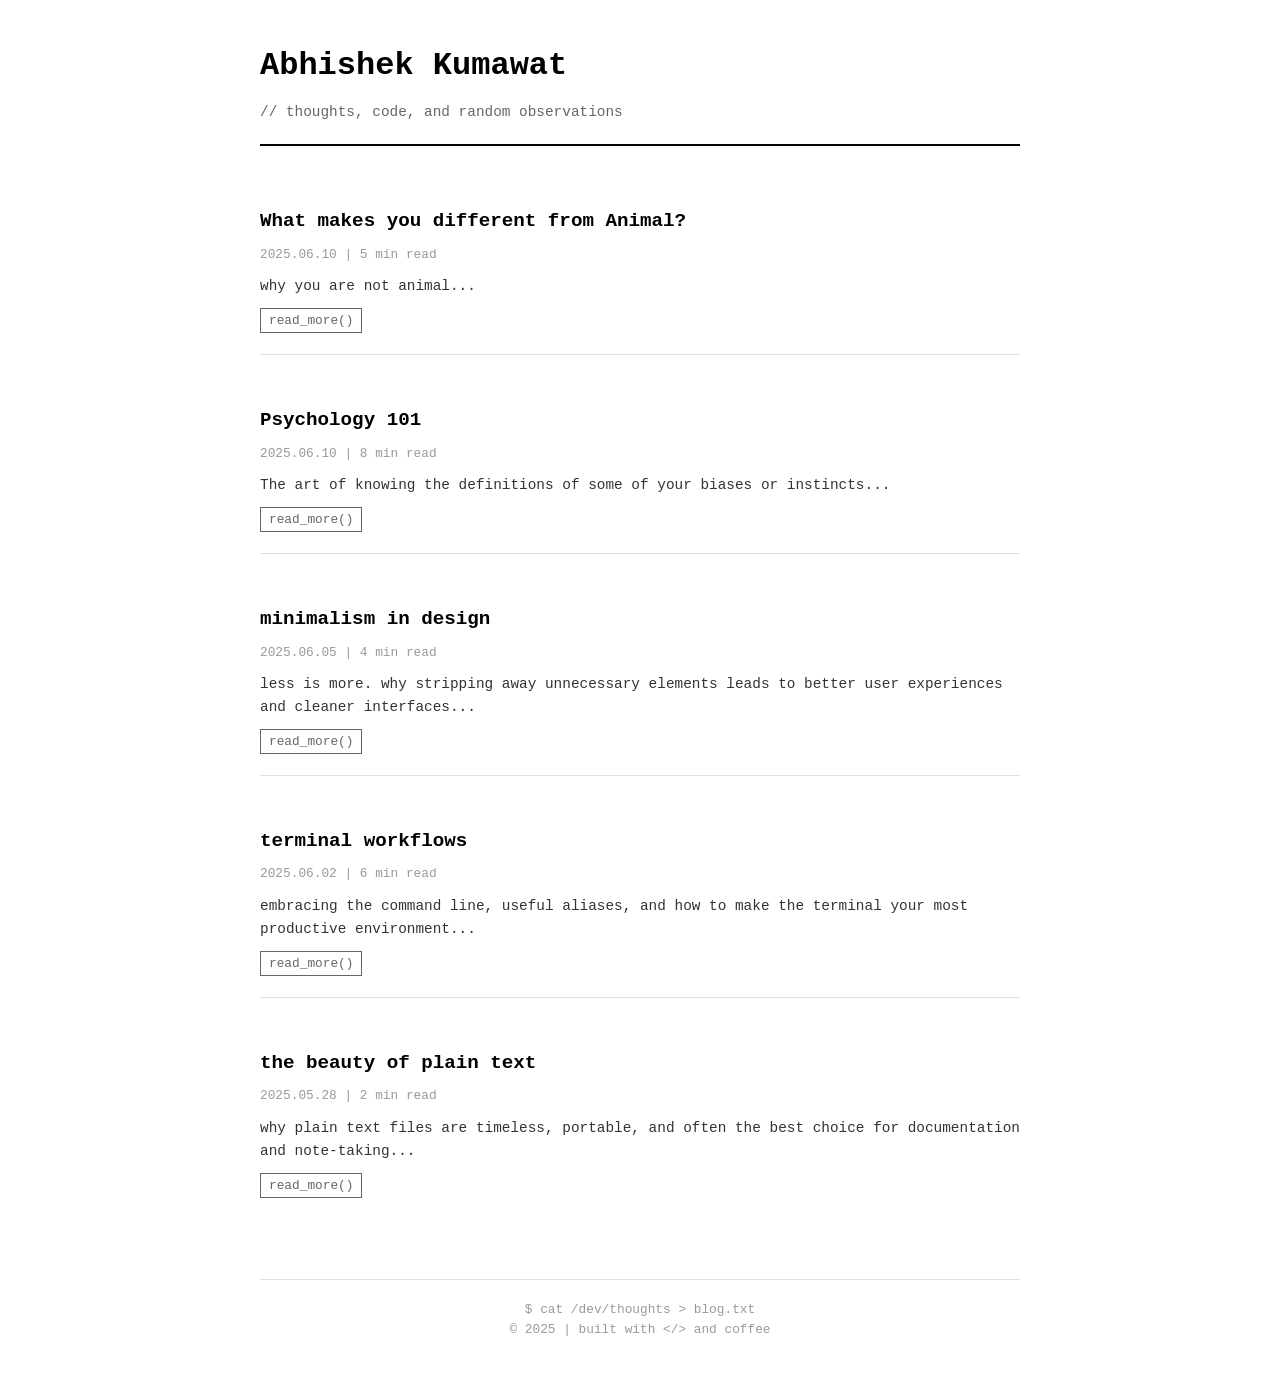
==== index.html @ d9055986 "Update index.html" ====
<!DOCTYPE html>
<html lang="en">
<head>
    <meta charset="UTF-8">
    <meta name="viewport" content="width=device-width, initial-scale=1.0">
    <title>Abhishek Kumawat</title>
    <link rel="icon" type="image/x-icon" href="favicon.ico">
    <style>
        * {
            margin: 0;
            padding: 0;
            box-sizing: border-box;
        }

        body {
            font-family: 'Courier New', 'Monaco', 'Lucida Console', monospace;
            background-color: #ffffff;
            color: #000000;
            line-height: 1.6;
            padding: 40px 20px;
            max-width: 800px;
            margin: 0 auto;
        }

        .header {
            border-bottom: 2px solid #000000;
            padding-bottom: 20px;
            margin-bottom: 40px;
        }

        .header h1 {
            font-size: 2rem;
            font-weight: bold;
            margin-bottom: 10px;
        }

        .header .tagline {
            font-size: 0.9rem;
            color: #666666;
        }

        .blog-list {
            list-style: none;
        }

        .blog-item {
            margin-bottom: 30px;
            padding: 20px 0;
            border-bottom: 1px solid #e0e0e0;
        }

        .blog-item:last-child {
            border-bottom: none;
        }

        .blog-title {
            font-size: 1.2rem;
            font-weight: bold;
            margin-bottom: 8px;
        }

        .blog-title a {
            color: #000000;
            text-decoration: none;
            transition: all 0.2s ease;
        }

        .blog-title a:hover {
            color: #666666;
            text-decoration: underline;
        }

        .blog-meta {
            font-size: 0.8rem;
            color: #999999;
            margin-bottom: 10px;
        }

        .blog-excerpt {
            font-size: 0.9rem;
            color: #333333;
            margin-bottom: 10px;
        }

        .read-more {
            font-size: 0.8rem;
            color: #666666;
            text-decoration: none;
            border: 1px solid #666666;
            padding: 4px 8px;
            transition: all 0.2s ease;
        }

        .read-more:hover {
            background-color: #000000;
            color: #ffffff;
        }

        .footer {
            margin-top: 60px;
            padding-top: 20px;
            border-top: 1px solid #e0e0e0;
            text-align: center;
            font-size: 0.8rem;
            color: #999999;
        }

        @media (max-width: 768px) {
            body {
                padding: 20px 15px;
            }
            
            .header h1 {
                font-size: 1.5rem;
            }
        }
    </style>
</head>
<body>
    <div class="header">
        <h1>Abhishek Kumawat</h1>
        <div class="tagline">// thoughts, code, and random observations</div>
    </div>

    <ul class="blog-list">
        <li class="blog-item">
            <div class="blog-title">
                <a href="blog1.html">What makes you different from Animal?</a>
            </div>
            <div class="blog-meta">2025.06.10 | 5 min read</div>
            <div class="blog-excerpt">
                why you are not animal...
            </div>
            <a href="blog1.html" class="read-more">read_more()</a>
        </li>

        <li class="blog-item">
            <div class="blog-title">
                <a href="blog2.html">Psychology 101</a>
            </div>
            <div class="blog-meta">2025.06.10 | 8 min read</div>
            <div class="blog-excerpt">
                The art of knowing the definitions of some of your biases or instincts...
            </div>
            <a href="blog2.html" class="read-more">read_more()</a>
        </li>

        <li class="blog-item">
            <div class="blog-title">
                <a href="blog3.html">minimalism in design</a>
            </div>
            <div class="blog-meta">2025.06.05 | 4 min read</div>
            <div class="blog-excerpt">
                less is more. why stripping away unnecessary elements leads to better user experiences and cleaner interfaces...
            </div>
            <a href="blog3.html" class="read-more">read_more()</a>
        </li>

        <li class="blog-item">
            <div class="blog-title">
                <a href="blog4.html">terminal workflows</a>
            </div>
            <div class="blog-meta">2025.06.02 | 6 min read</div>
            <div class="blog-excerpt">
                embracing the command line, useful aliases, and how to make the terminal your most productive environment...
            </div>
            <a href="blog4.html" class="read-more">read_more()</a>
        </li>

        <li class="blog-item">
            <div class="blog-title">
                <a href="blog5.html">the beauty of plain text</a>
            </div>
            <div class="blog-meta">2025.05.28 | 2 min read</div>
            <div class="blog-excerpt">
                why plain text files are timeless, portable, and often the best choice for documentation and note-taking...
            </div>
            <a href="blog5.html" class="read-more">read_more()</a>
        </li>
    </ul>

    <div class="footer">
        <div>$ cat /dev/thoughts > blog.txt</div>
        <div>© 2025 | built with &lt;/&gt; and coffee</div>
    </div>

    <script>
        // Simple navigation enhancement
        document.addEventListener('DOMContentLoaded', function() {
            // Add keyboard navigation
            document.addEventListener('keydown', function(e) {
                if (e.ctrlKey && e.key === '/') {
                    e.preventDefault();
                    window.location.href = 'index.html';
                }
            });

            // Add hover effect to blog items
            const blogItems = document.querySelectorAll('.blog-item');
            blogItems.forEach(item => {
                item.addEventListener('mouseenter', function() {
                    this.style.backgroundColor = '#f8f8f8';
                });
                item.addEventListener('mouseleave', function() {
                    this.style.backgroundColor = 'transparent';
                });
            });
        });
    </script>
</body>
</html>
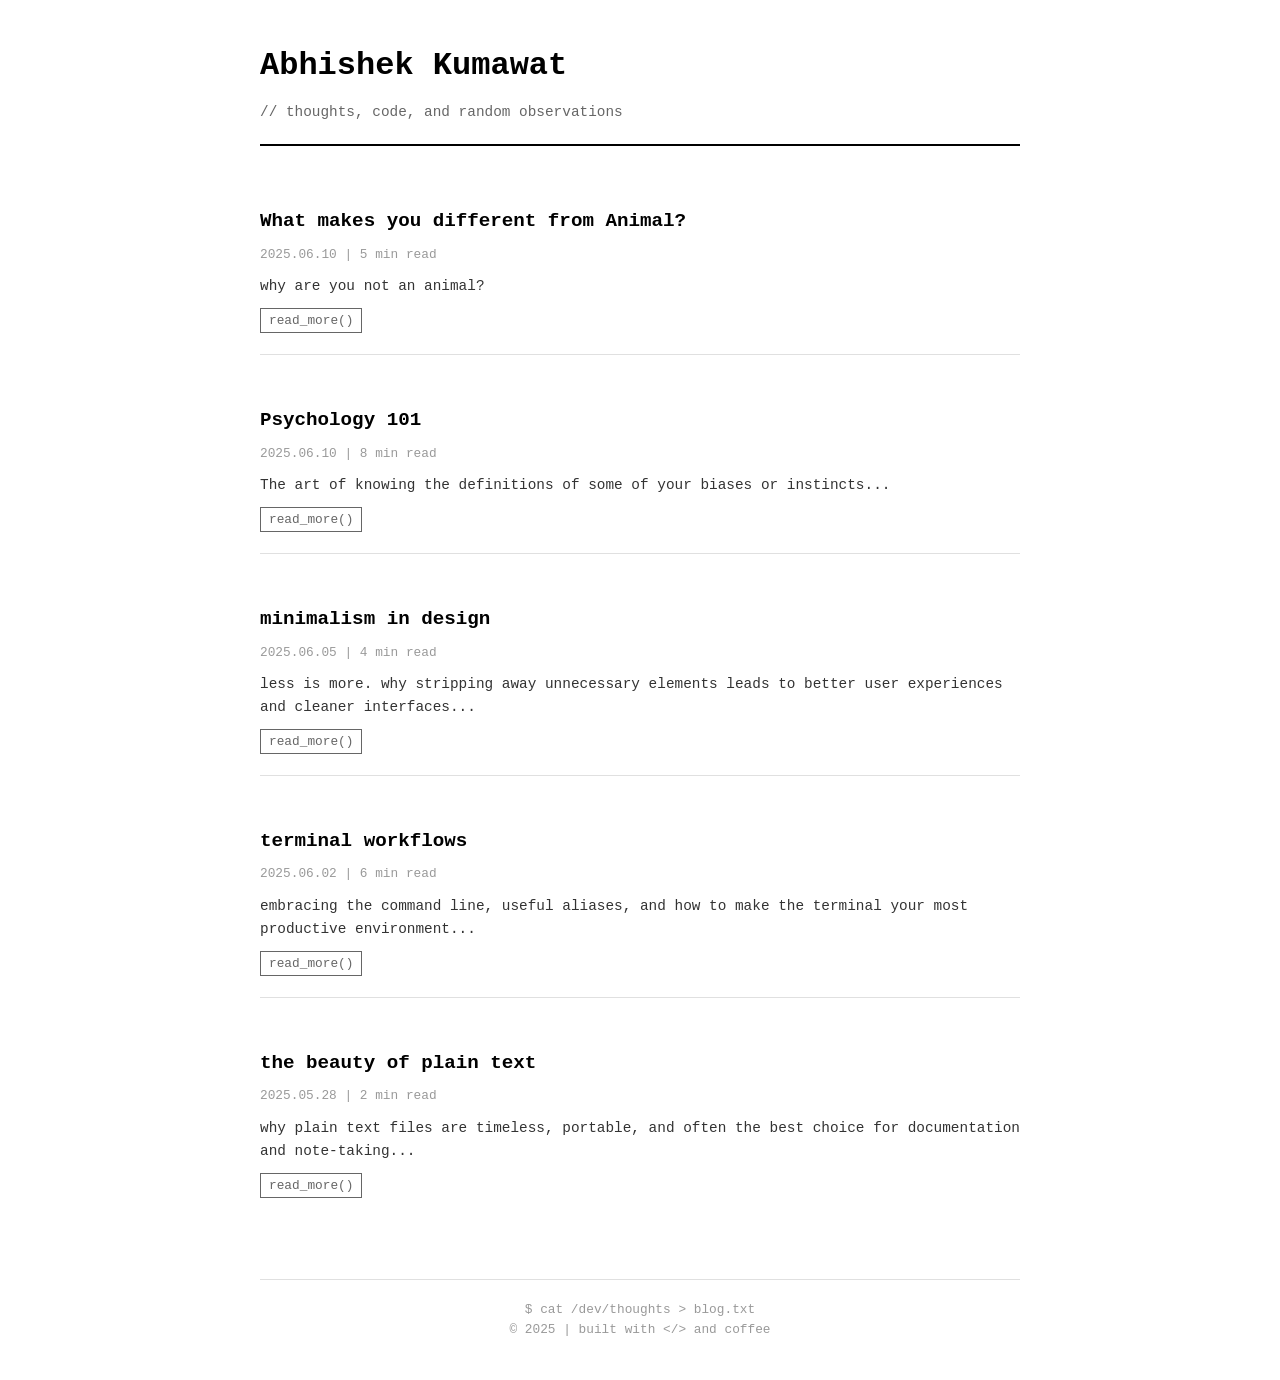
==== commit 4a12128b: "Update index.html" ====
--- a/index.html
+++ b/index.html
@@ -129,7 +129,7 @@
             </div>
             <div class="blog-meta">2025.06.10 | 5 min read</div>
             <div class="blog-excerpt">
-                why you are not animal...
+                why are you not an animal?
             </div>
             <a href="blog1.html" class="read-more">read_more()</a>
         </li>
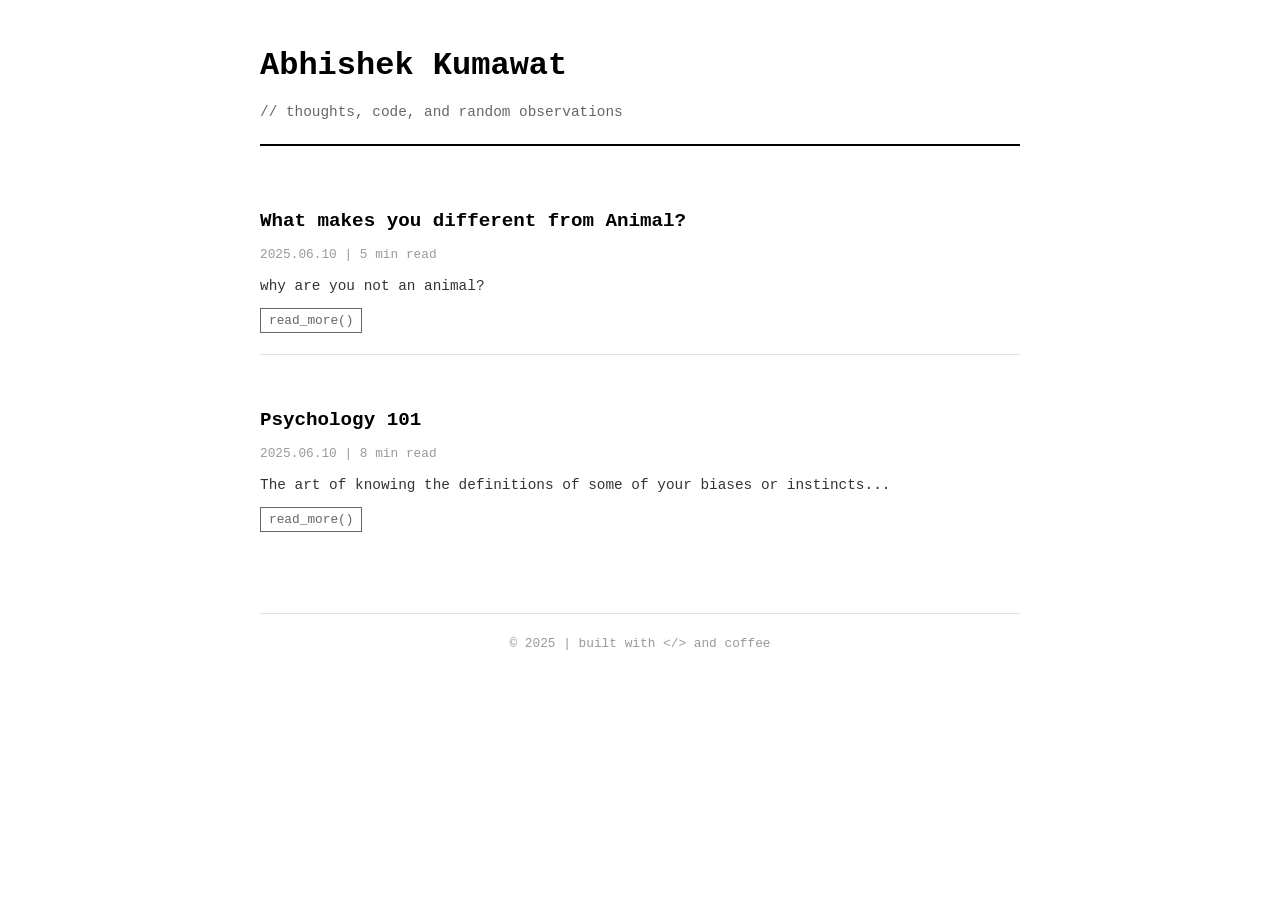
==== commit 6ff3acbe: "Update index.html" ====
--- a/index.html
+++ b/index.html
@@ -144,7 +144,7 @@
             </div>
             <a href="blog2.html" class="read-more">read_more()</a>
         </li>
-
+<!-- 
         <li class="blog-item">
             <div class="blog-title">
                 <a href="blog3.html">minimalism in design</a>
@@ -155,8 +155,8 @@
             </div>
             <a href="blog3.html" class="read-more">read_more()</a>
         </li>
-
-        <li class="blog-item">
+ -->
+<!--         <li class="blog-item">
             <div class="blog-title">
                 <a href="blog4.html">terminal workflows</a>
             </div>
@@ -176,11 +176,11 @@
                 why plain text files are timeless, portable, and often the best choice for documentation and note-taking...
             </div>
             <a href="blog5.html" class="read-more">read_more()</a>
-        </li>
+        </li> -->
     </ul>
 
     <div class="footer">
-        <div>$ cat /dev/thoughts > blog.txt</div>
+<!--         <div>$ cat /dev/thoughts > blog.txt</div> -->
         <div>© 2025 | built with &lt;/&gt; and coffee</div>
     </div>
 
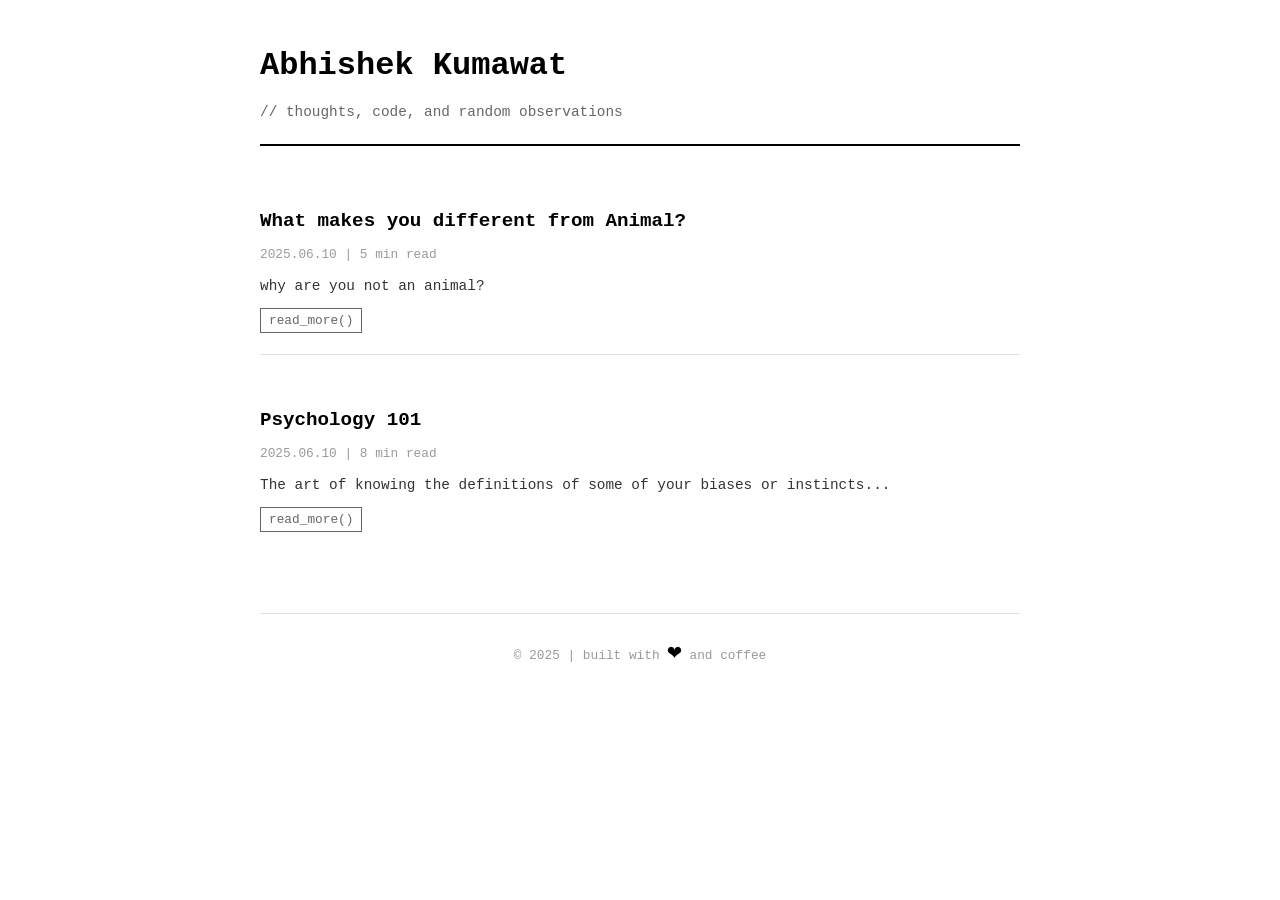
==== commit ecfacf19: "Update index.html" ====
--- a/index.html
+++ b/index.html
@@ -181,7 +181,10 @@
 
     <div class="footer">
 <!--         <div>$ cat /dev/thoughts > blog.txt</div> -->
-        <div>© 2025 | built with &lt;/&gt; and coffee</div>
+        <div>© 2025 | built with 
+            <span style="font-size: 24px; color: black;">❤</span>
+            
+            and coffee</div>
     </div>
 
     <script>
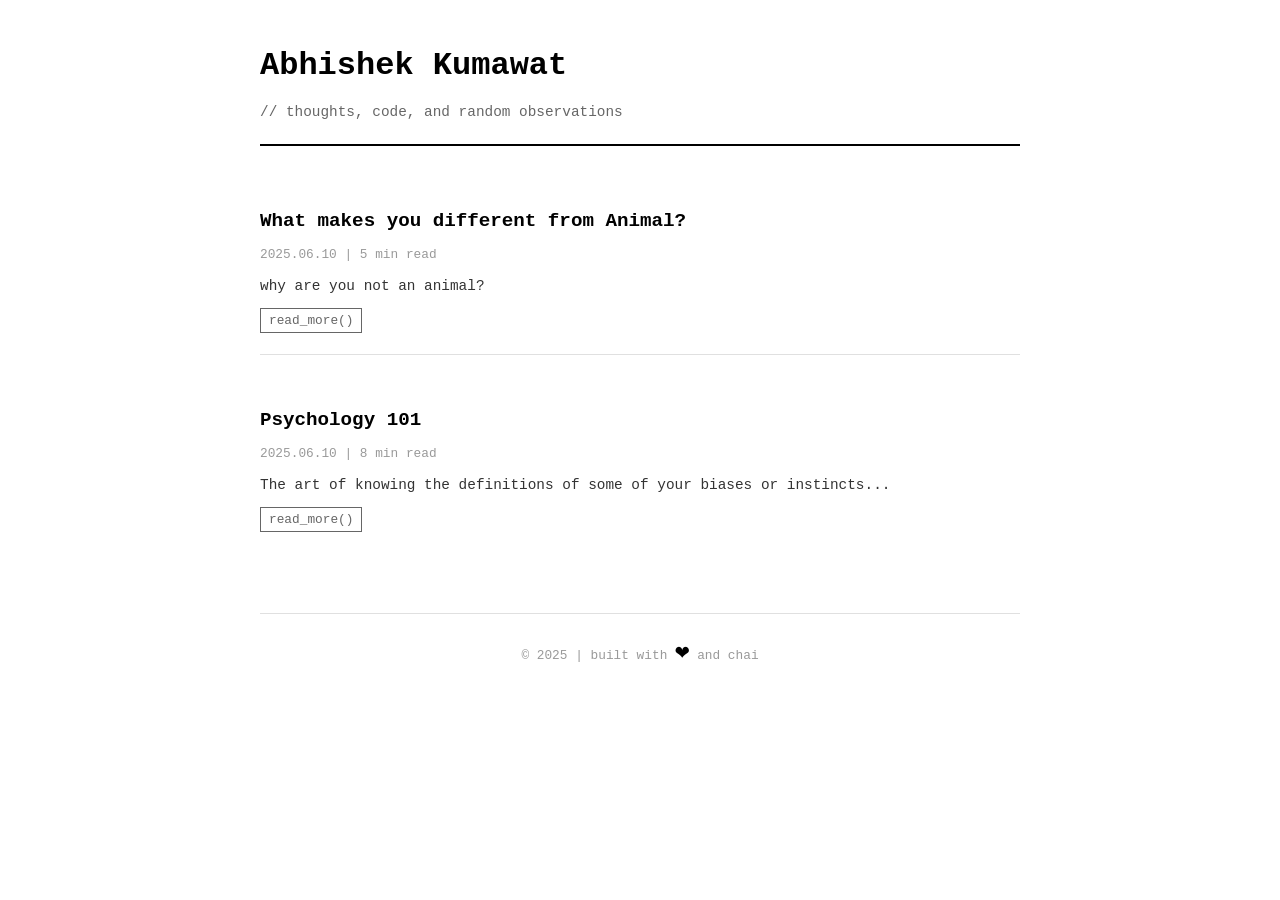
==== commit 5a736063: "Update index.html" ====
--- a/index.html
+++ b/index.html
@@ -184,7 +184,7 @@
         <div>© 2025 | built with 
             <span style="font-size: 24px; color: black;">❤</span>
             
-            and coffee</div>
+            and chai</div>
     </div>
 
     <script>
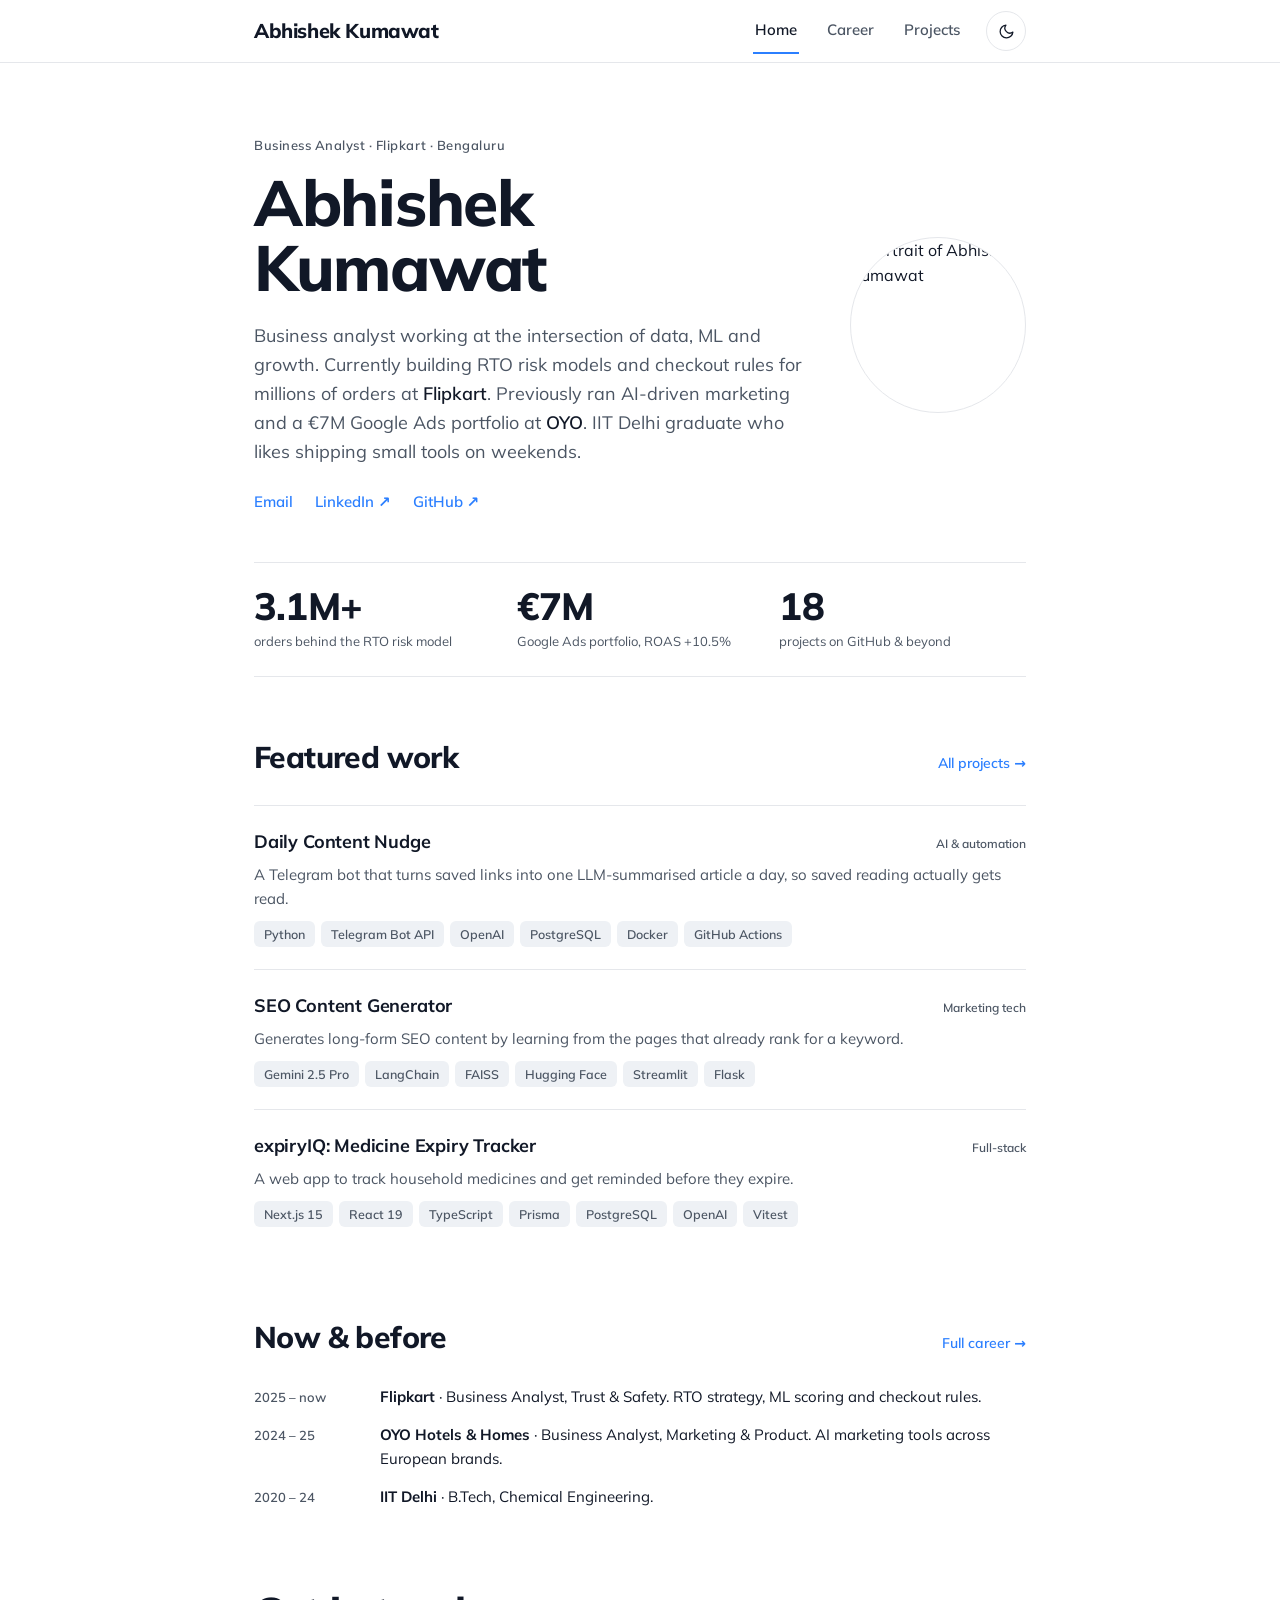
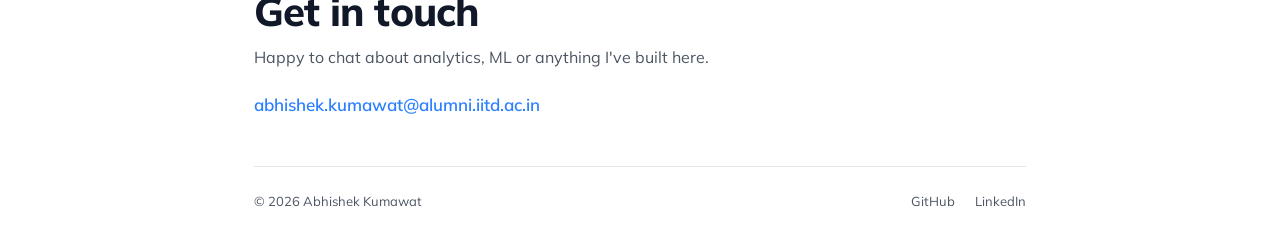
==== commit 36816d80: "Revamp" ====
--- a/index.html
+++ b/index.html
@@ -1,214 +1,510 @@
-<!DOCTYPE html>
+<!doctype html>
 <html lang="en">
 <head>
-    <meta charset="UTF-8">
-    <meta name="viewport" content="width=device-width, initial-scale=1.0">
-    <title>Abhishek Kumawat</title>
-    <link rel="icon" type="image/x-icon" href="favicon.ico">
-    <style>
-        * {
-            margin: 0;
-            padding: 0;
-            box-sizing: border-box;
-        }
-
-        body {
-            font-family: 'Courier New', 'Monaco', 'Lucida Console', monospace;
-            background-color: #ffffff;
-            color: #000000;
-            line-height: 1.6;
-            padding: 40px 20px;
-            max-width: 800px;
-            margin: 0 auto;
-        }
-
-        .header {
-            border-bottom: 2px solid #000000;
-            padding-bottom: 20px;
-            margin-bottom: 40px;
-        }
-
-        .header h1 {
-            font-size: 2rem;
-            font-weight: bold;
-            margin-bottom: 10px;
-        }
-
-        .header .tagline {
-            font-size: 0.9rem;
-            color: #666666;
-        }
-
-        .blog-list {
-            list-style: none;
-        }
-
-        .blog-item {
-            margin-bottom: 30px;
-            padding: 20px 0;
-            border-bottom: 1px solid #e0e0e0;
-        }
-
-        .blog-item:last-child {
-            border-bottom: none;
-        }
-
-        .blog-title {
-            font-size: 1.2rem;
-            font-weight: bold;
-            margin-bottom: 8px;
-        }
-
-        .blog-title a {
-            color: #000000;
-            text-decoration: none;
-            transition: all 0.2s ease;
-        }
-
-        .blog-title a:hover {
-            color: #666666;
-            text-decoration: underline;
-        }
-
-        .blog-meta {
-            font-size: 0.8rem;
-            color: #999999;
-            margin-bottom: 10px;
-        }
-
-        .blog-excerpt {
-            font-size: 0.9rem;
-            color: #333333;
-            margin-bottom: 10px;
-        }
-
-        .read-more {
-            font-size: 0.8rem;
-            color: #666666;
-            text-decoration: none;
-            border: 1px solid #666666;
-            padding: 4px 8px;
-            transition: all 0.2s ease;
-        }
-
-        .read-more:hover {
-            background-color: #000000;
-            color: #ffffff;
-        }
-
-        .footer {
-            margin-top: 60px;
-            padding-top: 20px;
-            border-top: 1px solid #e0e0e0;
-            text-align: center;
-            font-size: 0.8rem;
-            color: #999999;
-        }
-
-        @media (max-width: 768px) {
-            body {
-                padding: 20px 15px;
-            }
-            
-            .header h1 {
-                font-size: 1.5rem;
-            }
-        }
-    </style>
+<meta charset="utf-8">
+<meta name="viewport" content="width=device-width, initial-scale=1">
+<title>Abhishek Kumawat | Business Analyst</title>
+<meta name="description" content="Abhishek Kumawat, Business Analyst at Flipkart. Analytics, applied ML and AI tools for growth. IIT Delhi.">
+<meta property="og:title" content="Abhishek Kumawat | Business Analyst">
+<meta property="og:description" content="Analytics, applied ML and AI tools for growth. Flipkart, OYO, IIT Delhi.">
+<meta property="og:image" content="https://abhishek-kumawat-1.github.io/assets/photo.jpg">
+<meta property="og:url" content="https://abhishek-kumawat-1.github.io/">
+<link rel="icon" href="favicon.ico">
+<link rel="preconnect" href="https://fonts.googleapis.com">
+<link rel="preconnect" href="https://fonts.gstatic.com" crossorigin>
+<link href="https://fonts.googleapis.com/css2?family=Mulish:ital,wght@0,400;0,500;0,600;0,700;0,800;1,400&display=swap" rel="stylesheet">
+<script>
+  (function () {
+    var dark = false;
+    try { dark = window.matchMedia('(prefers-color-scheme: dark)').matches; } catch (e) {}
+    try {
+      var saved = localStorage.getItem('ak-theme');
+      if (saved === 'dark' || saved === 'light') dark = saved === 'dark';
+    } catch (e) {}
+    if (dark) document.documentElement.classList.add('dark');
+  })();
+</script>
+<style>
+:root{--bg:#FFFFFF;--surface:#F7F8FA;--ink:#111827;--muted:#4B5563;--line:#E5E7EB;--accent:#2b7fff;--chip:#EEF1F5}
+html.dark{--bg:#0a0a0a;--surface:#141414;--ink:#EDEDED;--muted:#A3A3A3;--line:#262626;--accent:#2b7fff;--chip:#1C1C1C}
+*{box-sizing:border-box}
+html{scroll-behavior:smooth}
+body{margin:0;font-family:'Mulish',system-ui,-apple-system,'Segoe UI',sans-serif;font-size:16px;line-height:1.6;background:var(--bg);color:var(--ink);transition:background .25s ease,color .25s ease;-webkit-font-smoothing:antialiased}
+a{color:var(--accent);text-decoration:none}
+a:hover{text-decoration:underline;text-underline-offset:3px}
+ul{margin:0;padding-left:18px}
+li{margin:0 0 6px 0}
+li::marker{color:var(--muted)}
+h1,h2,h3{font-weight:800;letter-spacing:-0.02em}
+button{font:inherit}
+button:focus-visible,a:focus-visible{outline:2px solid var(--accent);outline-offset:2px}
+.wrap{max-width:820px;margin:0 auto;padding:0 24px}
+.muted{color:var(--muted)}
+.label{font-size:13px;font-weight:600;color:var(--muted);letter-spacing:.04em}
+.num{font-weight:600;font-variant-numeric:tabular-nums}
+
+/* top bar */
+.topbar{position:sticky;top:0;z-index:5;background:var(--bg);border-bottom:1px solid var(--line)}
+.topbar .wrap{display:flex;justify-content:space-between;align-items:center;gap:24px;padding-top:8px;padding-bottom:8px}
+.brand{font-size:20px;font-weight:800;letter-spacing:-0.02em;color:var(--ink)}
+.brand:hover{text-decoration:none}
+.nav{display:flex;align-items:center;gap:24px}
+.tabs{display:flex;gap:26px}
+.tab{background:transparent;border:0;border-bottom:2px solid transparent;color:var(--muted);font-size:15px;font-weight:600;padding:10px 2px;min-height:44px;cursor:pointer}
+.tab:hover{color:var(--ink)}
+.tab.on{color:var(--ink);border-bottom-color:var(--accent)}
+.toggle{width:40px;height:40px;flex-shrink:0;display:flex;align-items:center;justify-content:center;background:transparent;color:var(--ink);border:1px solid var(--line);border-radius:999px;cursor:pointer;padding:0}
+.toggle:hover{border-color:var(--ink)}
+.toggle .sun{display:none}
+html.dark .toggle .sun{display:block}
+html.dark .toggle .moon{display:none}
+
+/* panels */
+.panel[hidden]{display:none}
+
+/* home */
+.hero{display:flex;align-items:center;gap:48px;padding:72px 0 48px}
+.hero-text{flex:1}
+.hero h1{margin:0;font-size:64px;line-height:1.02}
+.hero p{margin:22px 0 0;font-size:18px;color:var(--muted)}
+.hero p strong{color:var(--ink);font-weight:600}
+.links{display:flex;gap:22px;margin-top:24px;font-size:15px;flex-wrap:wrap;font-weight:600}
+.avatar{width:176px;height:176px;border-radius:999px;object-fit:cover;flex-shrink:0;border:1px solid var(--line)}
+.stats{display:grid;grid-template-columns:repeat(3,minmax(0,1fr));gap:16px;padding:24px 0;border-top:1px solid var(--line);border-bottom:1px solid var(--line)}
+.stat-n{font-size:38px;line-height:1;font-weight:800;letter-spacing:-0.02em}
+.stat-l{font-size:13px;color:var(--muted);margin-top:6px}
+.sec{padding:56px 0 8px}
+.sec-head{display:flex;justify-content:space-between;align-items:baseline;gap:16px;margin-bottom:20px}
+.sec-head h2{margin:0;font-size:30px}
+.linkbtn{background:transparent;border:0;padding:0;color:var(--accent);cursor:pointer;min-height:44px;font-size:14px;font-weight:600}
+.linkbtn:hover{text-decoration:underline;text-underline-offset:3px}
+.feat{padding:22px 0;border-top:1px solid var(--line)}
+.feat-top{display:flex;justify-content:space-between;align-items:baseline;gap:16px;flex-wrap:wrap}
+.feat h3{margin:0;font-size:18px;font-weight:700;letter-spacing:-0.01em}
+.feat h3 a{color:var(--ink)}
+.feat p{margin:6px 0 10px;font-size:15px;color:var(--muted)}
+.cat{font-size:12px;font-weight:600;color:var(--muted)}
+.tags{display:flex;flex-wrap:wrap;gap:6px}
+.tag{display:inline-block;font-size:12.5px;font-weight:600;color:var(--muted);background:var(--chip);padding:3px 10px;border-radius:6px}
+.now{display:flex;flex-direction:column;gap:14px;font-size:15px}
+.now div{display:flex;gap:16px}
+.now .num{width:110px;flex-shrink:0;font-size:13px;color:var(--muted);padding-top:2px}
+.now strong{font-weight:700}
+
+/* page heads */
+.page-head{padding:64px 0 8px}
+.page-head h1{margin:0 0 12px;font-size:48px;line-height:1.05}
+.page-head p{margin:0 0 40px;color:var(--muted);font-size:17px;max-width:620px}
+
+/* timeline */
+.tl-row{display:grid;grid-template-columns:160px 28px minmax(0,1fr);column-gap:20px}
+.tl-date{font-size:13px;color:var(--muted);padding-top:15px}
+.tl-rail{position:relative;display:flex;justify-content:center}
+.tl-line{position:absolute;top:0;bottom:0;width:1px;background:var(--line)}
+.tl-row:first-child .tl-line{top:24px}
+.tl-row:last-child .tl-line{bottom:auto;height:24px}
+.tl-dot{position:relative;width:11px;height:11px;margin-top:19px;border-radius:999px;background:var(--bg);border:1.5px solid var(--ink);box-shadow:0 0 0 4px var(--bg)}
+.tl-dot.now{background:var(--accent);border-color:var(--accent)}
+.tl-body{padding-bottom:56px}
+.tl-row:last-child .tl-body{padding-bottom:16px}
+.org{display:flex;align-items:center;gap:14px}
+.org img{width:48px;height:48px;flex-shrink:0;border-radius:10px;object-fit:cover;background:#fff;border:1px solid var(--line)}
+.org h2{margin:0;font-size:26px;line-height:1.2}
+.role{font-size:15px;color:var(--muted);margin:10px 0 16px}
+.tl-body ul{font-size:15px}
+.tl-body .tags{margin-top:16px}
+.toolkit{padding:48px 0 8px;border-top:1px solid var(--line);margin-top:32px}
+.toolkit h2{margin:0 0 24px;font-size:30px}
+.kit{display:grid;grid-template-columns:160px minmax(0,1fr);gap:12px;margin-bottom:18px}
+.kit > div:first-child{font-size:14px;color:var(--muted)}
+
+/* projects */
+.filters{display:flex;flex-wrap:wrap;gap:8px;margin-bottom:28px}
+.chip{background:transparent;border:1px solid var(--line);color:var(--muted);font-size:13px;font-weight:600;padding:0 14px;min-height:36px;border-radius:999px;cursor:pointer}
+.chip:hover{color:var(--ink);border-color:var(--muted)}
+.chip.on{background:var(--ink);color:var(--bg);border-color:var(--ink)}
+.chip span{opacity:.6}
+.cards{display:flex;flex-direction:column;gap:16px}
+.card{border:1px solid var(--line);background:var(--surface);border-radius:12px;padding:24px}
+.card-top{display:flex;justify-content:space-between;align-items:baseline;gap:16px;flex-wrap:wrap}
+.card h2{margin:0;font-size:19px;font-weight:700;line-height:1.35;letter-spacing:-0.01em}
+.card > p{margin:8px 0 12px;font-size:15px;color:var(--muted)}
+.card ul{font-size:14.5px}
+.impact{margin-top:12px;font-size:14px}
+.impact b{font-weight:700}
+.impact span{color:var(--muted)}
+.card-foot{display:flex;justify-content:space-between;align-items:center;gap:16px;flex-wrap:wrap;margin-top:16px}
+.repos{display:flex;gap:16px;font-size:14px;font-weight:600}
+.also{margin-top:32px;font-size:14px;color:var(--muted)}
+
+/* contact & footer */
+.contact{padding:72px 0 48px}
+.contact h2{margin:0;font-size:40px;line-height:1.1}
+.contact p{margin:12px 0 20px;font-size:16px;color:var(--muted);max-width:520px}
+.contact a{font-size:17px;font-weight:600}
+footer{display:flex;justify-content:space-between;gap:16px;flex-wrap:wrap;padding:24px 0 40px;border-top:1px solid var(--line);font-size:13px;color:var(--muted)}
+footer div{display:flex;gap:20px}
+footer a{color:var(--muted)}
+
+@media (max-width:680px){
+  .brand{display:none}
+  .topbar .wrap{gap:8px}
+  .tabs{gap:18px}
+  .hero{flex-direction:column-reverse;align-items:flex-start;padding-top:48px}
+  .hero h1{font-size:46px}
+  .avatar{width:128px;height:128px}
+  .stats{grid-template-columns:minmax(0,1fr)}
+  .page-head h1{font-size:38px}
+  .tl-row{grid-template-columns:18px minmax(0,1fr)}
+  .tl-date{grid-column:2;grid-row:1;padding-top:0;padding-bottom:6px}
+  .tl-rail{grid-column:1;grid-row:1 / span 2}
+  .tl-body{grid-column:2}
+  .tl-dot{margin-top:4px}
+  .tl-row:first-child .tl-line{top:10px}
+  .tl-row:last-child .tl-line{height:10px}
+  .kit{grid-template-columns:minmax(0,1fr);gap:8px}
+}
+</style>
 </head>
 <body>
-    <div class="header">
-        <h1>Abhishek Kumawat</h1>
-        <div class="tagline">// thoughts, code, and random observations</div>
-    </div>
-
-    <ul class="blog-list">
-        <li class="blog-item">
-            <div class="blog-title">
-                <a href="blog1.html">What makes you different from Animal?</a>
-            </div>
-            <div class="blog-meta">2025.06.10 | 5 min read</div>
-            <div class="blog-excerpt">
-                why are you not an animal?
-            </div>
-            <a href="blog1.html" class="read-more">read_more()</a>
-        </li>
-
-        <li class="blog-item">
-            <div class="blog-title">
-                <a href="blog2.html">Psychology 101</a>
-            </div>
-            <div class="blog-meta">2025.06.10 | 8 min read</div>
-            <div class="blog-excerpt">
-                The art of knowing the definitions of some of your biases or instincts...
-            </div>
-            <a href="blog2.html" class="read-more">read_more()</a>
-        </li>
-<!-- 
-        <li class="blog-item">
-            <div class="blog-title">
-                <a href="blog3.html">minimalism in design</a>
-            </div>
-            <div class="blog-meta">2025.06.05 | 4 min read</div>
-            <div class="blog-excerpt">
-                less is more. why stripping away unnecessary elements leads to better user experiences and cleaner interfaces...
-            </div>
-            <a href="blog3.html" class="read-more">read_more()</a>
-        </li>
- -->
-<!--         <li class="blog-item">
-            <div class="blog-title">
-                <a href="blog4.html">terminal workflows</a>
-            </div>
-            <div class="blog-meta">2025.06.02 | 6 min read</div>
-            <div class="blog-excerpt">
-                embracing the command line, useful aliases, and how to make the terminal your most productive environment...
-            </div>
-            <a href="blog4.html" class="read-more">read_more()</a>
-        </li>
-
-        <li class="blog-item">
-            <div class="blog-title">
-                <a href="blog5.html">the beauty of plain text</a>
-            </div>
-            <div class="blog-meta">2025.05.28 | 2 min read</div>
-            <div class="blog-excerpt">
-                why plain text files are timeless, portable, and often the best choice for documentation and note-taking...
-            </div>
-            <a href="blog5.html" class="read-more">read_more()</a>
-        </li> -->
-    </ul>
-
-    <div class="footer">
-<!--         <div>$ cat /dev/thoughts > blog.txt</div> -->
-        <div>© 2025 | built with 
-            <span style="font-size: 24px; color: black;">❤</span>
-            
-            and chai</div>
-    </div>
-
-    <script>
-        // Simple navigation enhancement
-        document.addEventListener('DOMContentLoaded', function() {
-            // Add keyboard navigation
-            document.addEventListener('keydown', function(e) {
-                if (e.ctrlKey && e.key === '/') {
-                    e.preventDefault();
-                    window.location.href = 'index.html';
-                }
-            });
-
-            // Add hover effect to blog items
-            const blogItems = document.querySelectorAll('.blog-item');
-            blogItems.forEach(item => {
-                item.addEventListener('mouseenter', function() {
-                    this.style.backgroundColor = '#f8f8f8';
-                });
-                item.addEventListener('mouseleave', function() {
-                    this.style.backgroundColor = 'transparent';
-                });
-            });
-        });
-    </script>
+
+<header class="topbar">
+  <div class="wrap">
+    <a class="brand" href="#home">Abhishek Kumawat</a>
+    <div class="nav">
+      <nav class="tabs" aria-label="Sections">
+        <button type="button" class="tab" data-tab="home">Home</button>
+        <button type="button" class="tab" data-tab="career">Career</button>
+        <button type="button" class="tab" data-tab="projects">Projects</button>
+      </nav>
+      <button type="button" class="toggle" id="theme-toggle" aria-label="Toggle dark mode" title="Toggle dark mode">
+        <svg class="sun" width="17" height="17" viewBox="0 0 24 24" fill="none" stroke="currentColor" stroke-width="1.8" stroke-linecap="round" stroke-linejoin="round" aria-hidden="true"><circle cx="12" cy="12" r="4"/><path d="M12 2v2M12 20v2M4.9 4.9l1.4 1.4M17.7 17.7l1.4 1.4M2 12h2M20 12h2M4.9 19.1l1.4-1.4M17.7 6.3l1.4-1.4"/></svg>
+        <svg class="moon" width="17" height="17" viewBox="0 0 24 24" fill="none" stroke="currentColor" stroke-width="1.8" stroke-linecap="round" stroke-linejoin="round" aria-hidden="true"><path d="M21 12.8A9 9 0 1 1 11.2 3a7 7 0 0 0 9.8 9.8z"/></svg>
+      </button>
+    </div>
+  </div>
+</header>
+
+<main class="wrap">
+
+<!-- ============ HOME ============ -->
+<section class="panel" id="panel-home">
+  <div class="hero">
+    <div class="hero-text">
+      <div class="label">Business Analyst · Flipkart · Bengaluru</div>
+      <h1 style="margin-top:14px">Abhishek Kumawat</h1>
+      <p>Business analyst working at the intersection of data, ML and growth. Currently building RTO risk models and checkout rules for millions of orders at <strong>Flipkart</strong>. Previously ran AI-driven marketing and a €7M Google Ads portfolio at <strong>OYO</strong>. IIT Delhi graduate who likes shipping small tools on weekends.</p>
+      <div class="links">
+        <a href="mailto:abhishek.kumawat@alumni.iitd.ac.in">Email</a>
+        <a href="https://www.linkedin.com/in/abhishek-kumawat-iitd/" target="_blank" rel="noopener">LinkedIn ↗</a>
+        <a href="https://github.com/abhishek-kumawat-1" target="_blank" rel="noopener">GitHub ↗</a>
+      </div>
+    </div>
+    <img class="avatar" src="assets/photo.jpg" alt="Portrait of Abhishek Kumawat" width="176" height="176">
+  </div>
+
+  <div class="stats">
+    <div><div class="stat-n">3.1M+</div><div class="stat-l">orders behind the RTO risk model</div></div>
+    <div><div class="stat-n">€7M</div><div class="stat-l">Google Ads portfolio, ROAS +10.5%</div></div>
+    <div><div class="stat-n" id="project-count">18</div><div class="stat-l">projects on GitHub &amp; beyond</div></div>
+  </div>
+
+  <div class="sec">
+    <div class="sec-head">
+      <h2>Featured work</h2>
+      <button type="button" class="linkbtn" data-go="projects">All projects →</button>
+    </div>
+    <div id="featured"></div>
+  </div>
+
+  <div class="sec">
+    <div class="sec-head">
+      <h2>Now &amp; before</h2>
+      <button type="button" class="linkbtn" data-go="career">Full career →</button>
+    </div>
+    <div class="now">
+      <div><span class="num">2025 – now</span><span><strong>Flipkart</strong> · Business Analyst, Trust &amp; Safety. RTO strategy, ML scoring and checkout rules.</span></div>
+      <div><span class="num">2024 – 25</span><span><strong>OYO Hotels &amp; Homes</strong> · Business Analyst, Marketing &amp; Product. AI marketing tools across European brands.</span></div>
+      <div><span class="num">2020 – 24</span><span><strong>IIT Delhi</strong> · B.Tech, Chemical Engineering.</span></div>
+    </div>
+  </div>
+</section>
+
+<!-- ============ CAREER ============ -->
+<section class="panel" id="panel-career" hidden>
+  <div class="page-head">
+    <div class="label">Career</div>
+    <h1 style="margin-top:10px">Where I've worked</h1>
+    <p>Analytics, experimentation and applied ML, most recent first.</p>
+  </div>
+
+  <div class="timeline">
+    <div class="tl-row">
+      <div class="tl-date num">Nov 2025 – Present</div>
+      <div class="tl-rail"><div class="tl-line"></div><div class="tl-dot now"></div></div>
+      <div class="tl-body">
+        <div class="org"><img src="assets/logos/flipkart.png" alt="Flipkart logo" width="48" height="48"><h2>Flipkart</h2></div>
+        <div class="role">Business Analyst · Trust &amp; Safety (RTO Analytics) · Bengaluru</div>
+        <ul>
+          <li>Designed and own the end-to-end RTO reduction strategy for the COD pipeline: rule engineering, ML scoring and policy actioning across millions of monthly checkouts.</li>
+          <li>Trained an XGBoost model on 3.1M+ orders with 37 engineered features (GridSearchCV, threshold calibration, AUC / F1).</li>
+          <li>Engineered 40+ features: customer trust signals, address risk, delivery SLA, device cohorts, product quality.</li>
+          <li>Optimised 9 checkout actioning rules, balancing recall, precision and false-positive rate.</li>
+          <li>Built Greedy, Monte Carlo (3,000+ iterations) and Waterfall optimisers in Gradio, cutting threshold experiments from days to minutes.</li>
+          <li>100+ BigQuery &amp; Hive analyses, weekly/annual fact tables, pan-India H3 heatmaps, A/B tests and IVRS optimisation.</li>
+        </ul>
+        <div class="tags"><span class="tag">XGBoost</span><span class="tag">BigQuery</span><span class="tag">Hive</span><span class="tag">Gradio</span><span class="tag">A/B testing</span><span class="tag">Risk</span></div>
+      </div>
+    </div>
+
+    <div class="tl-row">
+      <div class="tl-date num">Jun 2024 – Nov 2025</div>
+      <div class="tl-rail"><div class="tl-line"></div><div class="tl-dot"></div></div>
+      <div class="tl-body">
+        <div class="org"><img src="assets/logos/oyo.png" alt="OYO logo" width="48" height="48"><h2>OYO Hotels &amp; Homes</h2></div>
+        <div class="role">Business Analyst · Marketing &amp; Product · Gurugram</div>
+        <ul>
+          <li>Optimised a €7M Google Ads portfolio: ROAS +10.5%, CPI −20%, Top-5 Play Store ranks for Belvilla and DanCenter with 22% MoM organic install growth.</li>
+          <li>Built AI ad-copy tooling (OpenAI, Google Ads API, Streamlit) that lifted campaign CTR 25% MoM.</li>
+          <li>Designed an LLM-driven SEO platform, improving Google SERP and AI Overview rankings by 30%.</li>
+          <li>Grew Checkmyguest's online share in Paris from 0% to 20% in two months; Net GBV +5% MoM.</li>
+          <li>ETL on 10M+ marketing records; 10+ Looker Studio dashboards tracking 50+ KPIs across 10+ European markets.</li>
+          <li>Server-side tracking with GA4 Measurement Protocol, Conversion API and AWS cron workflows.</li>
+        </ul>
+        <div class="tags"><span class="tag">Google Ads</span><span class="tag">LLMs</span><span class="tag">SEO</span><span class="tag">BigQuery</span><span class="tag">Looker Studio</span><span class="tag">GA4</span></div>
+      </div>
+    </div>
+
+    <div class="tl-row">
+      <div class="tl-date num">May – Jul 2023</div>
+      <div class="tl-rail"><div class="tl-line"></div><div class="tl-dot"></div></div>
+      <div class="tl-body">
+        <div class="org"><img src="assets/logos/reliance.png" alt="Reliance Industries logo" width="48" height="48"><h2>Reliance Industries</h2></div>
+        <div class="role">Technical Management Intern · Hazira</div>
+        <ul>
+          <li>SVR model to predict moisture levels: lab costs down 50%, prediction accuracy up 35%.</li>
+          <li>Sensitivity analysis on filtration and vacuum-pump process parameters.</li>
+        </ul>
+        <div class="tags"><span class="tag">SVR</span><span class="tag">Process analytics</span></div>
+      </div>
+    </div>
+
+    <div class="tl-row">
+      <div class="tl-date num">2020 – 2024</div>
+      <div class="tl-rail"><div class="tl-line"></div><div class="tl-dot"></div></div>
+      <div class="tl-body">
+        <div class="org"><img src="assets/logos/iitd.png" alt="IIT Delhi logo" width="48" height="48"><h2>IIT Delhi</h2></div>
+        <div class="role" style="margin-bottom:0">B.Tech, Chemical Engineering</div>
+      </div>
+    </div>
+  </div>
+
+  <div class="toolkit">
+    <h2>Toolkit</h2>
+    <div class="kit"><div>Data &amp; analytics</div><div class="tags"><span class="tag">SQL</span><span class="tag">BigQuery</span><span class="tag">Hive</span><span class="tag">Looker Studio</span><span class="tag">Power BI</span><span class="tag">Pandas</span><span class="tag">NumPy</span><span class="tag">Google Analytics</span></div></div>
+    <div class="kit"><div>ML &amp; AI</div><div class="tags"><span class="tag">XGBoost</span><span class="tag">Scikit-learn</span><span class="tag">TensorFlow</span><span class="tag">Keras</span><span class="tag">LangChain</span><span class="tag">Hugging Face</span><span class="tag">Vertex AI</span><span class="tag">OpenCV</span></div></div>
+    <div class="kit"><div>Languages &amp; tools</div><div class="tags"><span class="tag">Python</span><span class="tag">C / C++</span><span class="tag">Java</span><span class="tag">Streamlit</span><span class="tag">Gradio</span><span class="tag">Docker</span><span class="tag">AWS</span><span class="tag">Git</span></div></div>
+  </div>
+</section>
+
+<!-- ============ PROJECTS ============ -->
+<section class="panel" id="panel-projects" hidden>
+  <div class="page-head">
+    <div class="label">Projects</div>
+    <h1 style="margin-top:10px">Things I've built</h1>
+    <p style="margin-bottom:28px">Tools shipped at work, side projects and learning repos. Each one links to its source on GitHub.</p>
+  </div>
+  <div class="filters" id="filters" role="group" aria-label="Filter projects"></div>
+  <div class="cards" id="cards"></div>
+  <div class="also">Also on GitHub: <a href="https://github.com/abhishek-kumawat-1/learn-git">learn-git</a> · <a href="https://github.com/abhishek-kumawat-1/auro">auro</a> · <a href="https://github.com/abhishek-kumawat-1/swifgen">swifgen</a></div>
+</section>
+
+<section class="contact">
+  <h2>Get in touch</h2>
+  <p>Happy to chat about analytics, ML or anything I've built here.</p>
+  <a href="mailto:abhishek.kumawat@alumni.iitd.ac.in">abhishek.kumawat@alumni.iitd.ac.in</a>
+</section>
+
+<footer>
+  <span>© <span id="year">2026</span> Abhishek Kumawat</span>
+  <div>
+    <a href="https://github.com/abhishek-kumawat-1" target="_blank" rel="noopener">GitHub</a>
+    <a href="https://www.linkedin.com/in/abhishek-kumawat-iitd/" target="_blank" rel="noopener">LinkedIn</a>
+  </div>
+</footer>
+
+</main>
+
+<script>
+/* ---------- Project data (edit here) ---------- */
+var GH = 'https://github.com/abhishek-kumawat-1/';
+function repo(name, label) { return { url: GH + name, label: label || 'GitHub' }; }
+var PROJECTS = [
+  { title: 'Daily Content Nudge', cat: 'AI & automation', featured: true,
+    summary: 'A Telegram bot that turns saved links into one LLM-summarised article a day, so saved reading actually gets read.',
+    points: ['Send any article link to the bot; it is stored once, with duplicate protection.', 'A daily job picks the next unread link, extracts the text (trafilatura) and summarises it with GPT-4o-mini.', 'v2 runs 24×7 on an Ubuntu VPS with PostgreSQL and Docker Compose; v1 runs on SQLite with a GitHub Actions cron at 9 PM IST.'],
+    stack: ['Python', 'Telegram Bot API', 'OpenAI', 'PostgreSQL', 'Docker', 'GitHub Actions'],
+    repos: [repo('daily-content-nudge-vps-telegram', 'VPS version'), repo('daily-content-nudge', 'v1')] },
+  { title: 'SEO Content Generator', cat: 'Marketing tech', featured: true,
+    summary: 'Generates long-form SEO content by learning from the pages that already rank for a keyword.',
+    points: ['Pulls top results via Google Custom Search and scrapes their content with BeautifulSoup.', 'Chunks with LangChain and retrieves context from a FAISS index built on sentence-transformer embeddings.', 'Gemini 2.5 Pro writes brand- and market-specific copy (e.g. Danish holiday homes), exported to .docx; also served as a Flask API.'],
+    impact: 'Part of the SEO work at OYO that improved Google SERP and AI Overview rankings by 30%.',
+    stack: ['Gemini 2.5 Pro', 'LangChain', 'FAISS', 'Hugging Face', 'Streamlit', 'Flask'],
+    repos: [repo('seo_content_generator', 'App'), repo('flask-deployment', 'API')] },
+  { title: 'expiryIQ: Medicine Expiry Tracker', cat: 'Full-stack', featured: true,
+    summary: 'A web app to track household medicines and get reminded before they expire.',
+    points: ['User accounts with a personal medicine inventory: name, batch, quantity and expiry date.', 'Entries can be added manually or from a photo, with an AI-read expiry and confidence score.', 'Scheduled job emails each user about medicines expiring in the next 30 days.'],
+    stack: ['Next.js 15', 'React 19', 'TypeScript', 'Prisma', 'PostgreSQL', 'OpenAI', 'Vitest'],
+    repos: [repo('expiryIQ')] },
+  { title: 'Google Ads Keyword & Ad Generator', cat: 'Marketing tech',
+    summary: 'Keyword research and ad-copy generation in one Streamlit tool.',
+    points: ['Fetches keyword ideas, volumes and competition from the Google Ads Keyword Planner API for any market and language.', 'Scrapes competitor SERPs via SerpAPI for context.', 'Azure OpenAI drafts headlines and descriptions in the target language, following Google Ads guidelines.'],
+    impact: 'Automated ad-copy creation at OYO, improving campaign CTR by 25% MoM.',
+    stack: ['Python', 'Google Ads API', 'SerpAPI', 'Azure OpenAI', 'Streamlit'],
+    repos: [repo('ad_copies_generator')] },
+  { title: 'Marketing Creative Generator', cat: 'Marketing tech',
+    summary: 'Generates ready-to-use ad creatives from a text prompt.',
+    points: ['Creates the base image with Google Imagen 3, with an optional reference image and custom dimensions.', 'Layers the brand logo, a coupon code and USPs on top with Pillow.'],
+    stack: ['Python', 'Imagen 3', 'Pillow', 'Streamlit'],
+    repos: [repo('marketing_creative_generator')] },
+  { title: 'Average Monthly Searches Dashboard', cat: 'Marketing tech',
+    summary: 'Tracks search demand for holiday-home keywords across European markets.',
+    points: ['Pulls monthly search volumes from the Google Ads API for the Netherlands, Belgium, Germany and Denmark in each local language.', 'Interactive Altair trend charts in Streamlit.'],
+    stack: ['Python', 'Google Ads API', 'Altair', 'Streamlit'],
+    repos: [repo('avg_monthly_searches')] },
+  { title: 'SEO Title & Meta Description Builder', cat: 'Marketing tech',
+    summary: 'Bulk-generates Danish SEO titles and meta descriptions by region and property count.',
+    points: ['Upload an Excel sheet of regions and counts; set discount and amount.', 'Download a completed sheet of titles and meta descriptions.'],
+    stack: ['Python', 'Pandas', 'openpyxl', 'Streamlit'],
+    repos: [repo('seo_title_metadesc')] },
+  { title: 'Logo Overlay Tool', cat: 'Marketing tech',
+    summary: 'Batch-stamps a brand logo onto images at a chosen corner with padding.',
+    points: ['Upload a logo and many images, pick a position, and download the branded set.'],
+    stack: ['Python', 'Pillow', 'Streamlit'],
+    repos: [repo('logo_overlay')] },
+  { title: 'Natural Language → SQL', cat: 'AI & automation',
+    summary: 'Ask a database questions in plain English and get the results back.',
+    points: ['Gemini Pro converts the question into SQL.', 'Runs the query on SQLite and returns the results in real time; includes schema creation and seeding scripts.'],
+    stack: ['Python', 'Gemini Pro', 'SQLite', 'Streamlit'],
+    repos: [repo('Text-to-SQL-App')] },
+  { title: 'Agentic AI: Tool Calling', cat: 'AI & automation',
+    summary: 'Notebook exploring how LLM agents call tools with LangChain.',
+    points: ['Compares the Tool constructor with the @tool decorator and their argument schemas.', 'Builds number-parsing tools and tracks token cost per call with GPT-4.1-mini.'],
+    stack: ['LangChain', 'OpenAI', 'Jupyter'],
+    repos: [repo('agentic_ai')] },
+  { title: 'AI Inventory & Image Recognition App', cat: 'AI & automation',
+    summary: 'A Gen-AI app for smarter e-commerce inventory management.',
+    points: ['Vertex AI Agent Builder and Search for AI reasoning over inventory.', 'Faster, more accurate product-image classification.'],
+    stack: ['Flutter', 'Vertex AI'], noRepo: true, repos: [] },
+  { title: 'Bank Loan Approval with ANN', cat: 'Data & learning',
+    summary: 'A deep-learning model that predicts loan approval.',
+    points: ['94.2% accuracy on 50K+ applicants.', 'Analysis by correlation, confusion matrix and KPIs reduced approval errors by 20%.'],
+    stack: ['TensorFlow', 'Keras', 'Python'], noRepo: true, repos: [] },
+  { title: 'AI Engineering from Scratch', cat: 'Data & learning',
+    summary: 'Working through the maths behind ML, implemented from first principles.',
+    points: ['Vectors from scratch in Python.', 'Notes on linear independence, rank, and Gram-Schmidt / QR decomposition, and what they mean for ML models.'],
+    stack: ['Python', 'Linear algebra'],
+    repos: [repo('ai_engineering_from_scratch')] },
+  { title: 'Uber Pickups in NYC', cat: 'Data & learning',
+    summary: 'An interactive explorer for NYC Uber pickup data.',
+    points: ['Histogram of pickups by hour and a map filtered by the chosen hour.'],
+    stack: ['Python', 'Pandas', 'Streamlit'],
+    repos: [repo('uber_pickups_streamlit')] },
+  { title: 'Nearest Hotels Finder', cat: 'Data & learning',
+    summary: 'Finds hotels closest to your current location.',
+    points: ['IP-based geolocation, geodesic distance ranking and an interactive map.'],
+    stack: ['Python', 'geopy', 'Streamlit'],
+    repos: [repo('hotels_near_me')] },
+  { title: 'Web Scraping with Beautiful Soup', cat: 'Data & learning',
+    summary: 'A web-scraping tutorial and practical scripts.',
+    points: ['Covers tags, proxies and e-commerce scraping.', 'Includes a script that finds and downloads CAT question-paper PDFs.'],
+    stack: ['Python', 'BeautifulSoup', 'Requests', 'Jupyter'],
+    repos: [repo('beautiful-soup-tutorial')] },
+  { title: 'AuthStream Portal', cat: 'Full-stack',
+    summary: 'An authentication portal front end.',
+    points: ['Sign-in / sign-up forms and navigation built with shadcn/ui components.'],
+    stack: ['React', 'TypeScript', 'Vite', 'Tailwind', 'shadcn/ui'],
+    repos: [repo('authstream-portal')] },
+  { title: 'Library REST API', cat: 'Full-stack',
+    summary: 'A CRUD API for managing a library of books.',
+    points: ['Create, list, update and delete books with Express routes and Mongoose models.'],
+    stack: ['Node.js', 'Express', 'MongoDB'],
+    repos: [repo('Library_API_APP')] }
+];
+
+/* ---------- Helpers ---------- */
+function esc(s) {
+  return String(s).replace(/[&<>"']/g, function (c) {
+    return { '&': '&amp;', '<': '&lt;', '>': '&gt;', '"': '&quot;', "'": '&#39;' }[c];
+  });
+}
+function tags(list) { return list.map(function (t) { return '<span class="tag">' + esc(t) + '</span>'; }).join(''); }
+
+/* ---------- Featured (home) ---------- */
+document.getElementById('project-count').textContent = PROJECTS.length;
+document.getElementById('featured').innerHTML = PROJECTS.filter(function (p) { return p.featured; }).map(function (p) {
+  var url = p.repos.length ? p.repos[0].url : GH;
+  return '<div class="feat"><div class="feat-top"><h3><a href="' + url + '" target="_blank" rel="noopener">' + esc(p.title) + '</a></h3>' +
+    '<span class="cat">' + esc(p.cat) + '</span></div><p>' + esc(p.summary) + '</p><div class="tags">' + tags(p.stack) + '</div></div>';
+}).join('');
+
+/* ---------- Projects tab ---------- */
+var CATS = ['All', 'AI & automation', 'Marketing tech', 'Full-stack', 'Data & learning'];
+var currentCat = 'All';
+function renderProjects() {
+  document.getElementById('filters').innerHTML = CATS.map(function (c) {
+    var n = c === 'All' ? PROJECTS.length : PROJECTS.filter(function (p) { return p.cat === c; }).length;
+    var on = c === currentCat;
+    return '<button type="button" class="chip' + (on ? ' on' : '') + '" aria-pressed="' + on + '" data-cat="' + esc(c) + '">' + esc(c) + ' <span>' + n + '</span></button>';
+  }).join('');
+  document.getElementById('cards').innerHTML = PROJECTS.filter(function (p) {
+    return currentCat === 'All' || p.cat === currentCat;
+  }).map(function (p) {
+    var links = p.repos.map(function (r) { return '<a href="' + r.url + '" target="_blank" rel="noopener">' + esc(r.label) + ' ↗</a>'; }).join('');
+    if (p.noRepo) links = '<span class="muted" style="font-weight:500">Private / not on GitHub</span>';
+    return '<article class="card"><div class="card-top"><h2>' + esc(p.title) + '</h2><span class="cat">' + esc(p.cat) + '</span></div>' +
+      '<p>' + esc(p.summary) + '</p><ul>' + p.points.map(function (x) { return '<li>' + esc(x) + '</li>'; }).join('') + '</ul>' +
+      (p.impact ? '<div class="impact"><b>Impact:</b> <span>' + esc(p.impact) + '</span></div>' : '') +
+      '<div class="card-foot"><div class="tags">' + tags(p.stack) + '</div><div class="repos">' + links + '</div></div></article>';
+  }).join('');
+}
+document.getElementById('filters').addEventListener('click', function (e) {
+  var b = e.target.closest('[data-cat]');
+  if (!b) return;
+  currentCat = b.getAttribute('data-cat');
+  renderProjects();
+});
+renderProjects();
+
+/* ---------- Tabs (with #home / #career / #projects links) ---------- */
+var TABS = ['home', 'career', 'projects'];
+function showTab(id, scroll) {
+  if (TABS.indexOf(id) === -1) id = 'home';
+  TABS.forEach(function (t) { document.getElementById('panel-' + t).hidden = t !== id; });
+  document.querySelectorAll('.tab').forEach(function (b) {
+    var on = b.getAttribute('data-tab') === id;
+    b.classList.toggle('on', on);
+    if (on) b.setAttribute('aria-current', 'page'); else b.removeAttribute('aria-current');
+  });
+  if (scroll) window.scrollTo(0, 0);
+}
+function go(id) {
+  if (location.hash !== '#' + id) history.pushState(null, '', '#' + id);
+  showTab(id, true);
+}
+document.querySelectorAll('[data-tab]').forEach(function (b) { b.addEventListener('click', function () { go(b.getAttribute('data-tab')); }); });
+document.querySelectorAll('[data-go]').forEach(function (b) { b.addEventListener('click', function () { go(b.getAttribute('data-go')); }); });
+document.querySelector('.brand').addEventListener('click', function (e) { e.preventDefault(); go('home'); });
+window.addEventListener('popstate', function () { showTab(location.hash.slice(1), true); });
+showTab(location.hash.slice(1), false);
+
+/* ---------- Theme ---------- */
+document.getElementById('theme-toggle').addEventListener('click', function () {
+  var dark = document.documentElement.classList.toggle('dark');
+  try { localStorage.setItem('ak-theme', dark ? 'dark' : 'light'); } catch (e) {}
+});
+
+document.getElementById('year').textContent = new Date().getFullYear();
+</script>
 </body>
 </html>
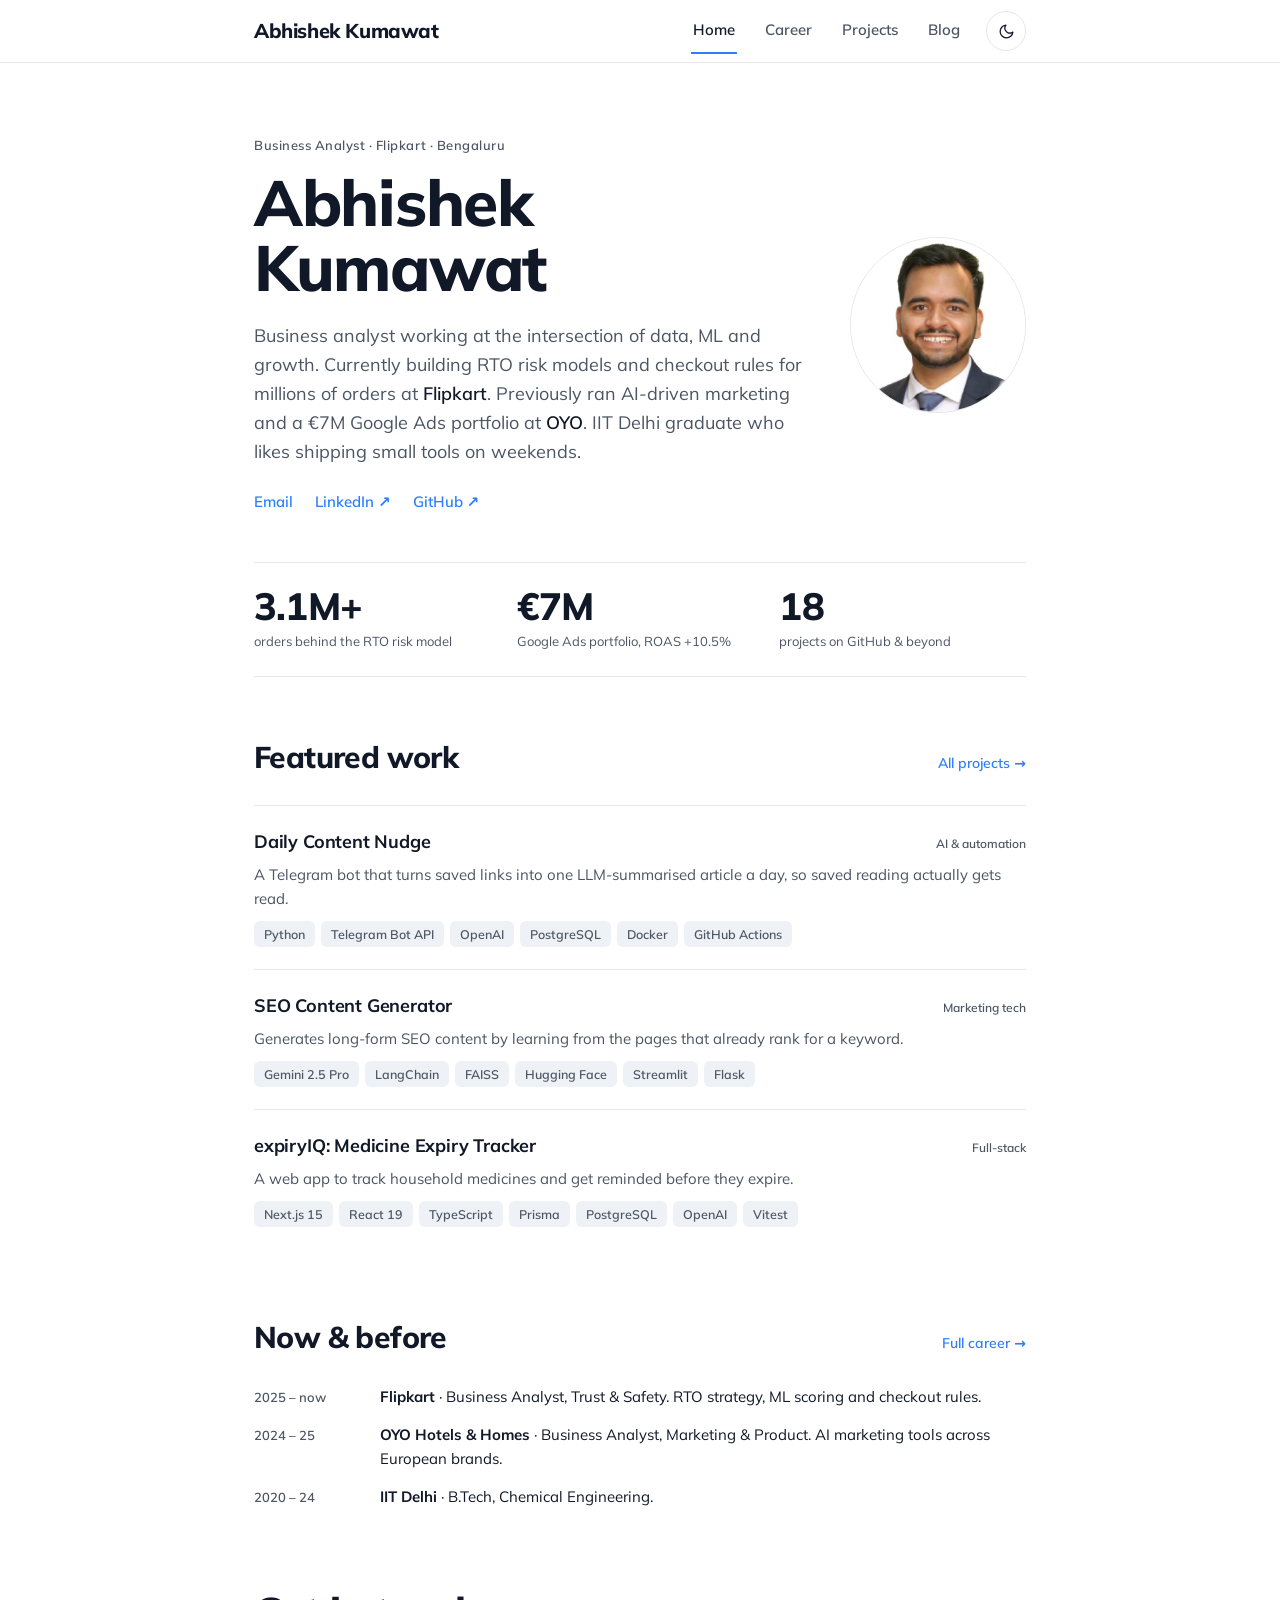
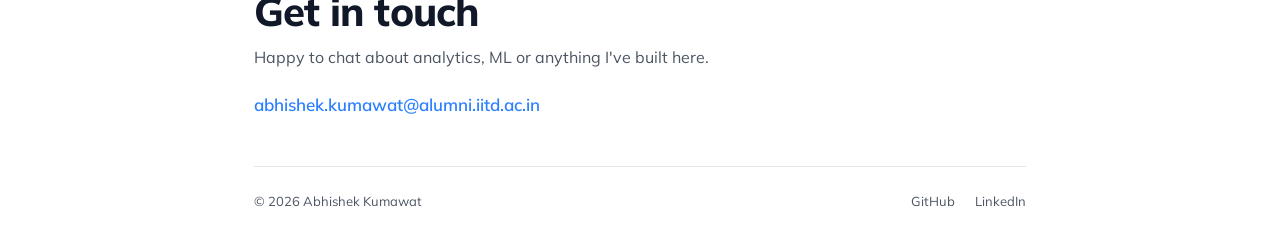
==== commit f5efa719: "Add files via upload" ====
--- a/index.html
+++ b/index.html
@@ -146,13 +146,48 @@
 footer div{display:flex;gap:20px}
 footer a{color:var(--muted)}
 
+/* blog */
+.posts{display:flex;flex-direction:column}
+.post-item{padding:24px 0;border-top:1px solid var(--line)}
+.post-item:last-child{border-bottom:1px solid var(--line)}
+.post-meta{font-size:13px;color:var(--muted);font-weight:600;font-variant-numeric:tabular-nums}
+.post-item h2,.post-item h3{margin:6px 0 6px;font-size:21px;font-weight:700;letter-spacing:-0.01em;line-height:1.35}
+.post-item h2 a,.post-item h3 a{color:var(--ink)}
+.post-item p{margin:0 0 12px;color:var(--muted);font-size:15px}
+.empty{padding:32px 0;color:var(--muted);font-size:15px}
+.back{display:inline-flex;align-items:center;gap:6px;font-size:14px;font-weight:600;min-height:44px}
+.article-head{padding:40px 0 8px}
+.article-head h1{margin:8px 0 12px;font-size:44px;line-height:1.1}
+.prose{font-size:17px;line-height:1.75;padding-bottom:24px}
+.prose h2{font-size:28px;margin:40px 0 12px;line-height:1.25}
+.prose h3{font-size:22px;margin:32px 0 10px;line-height:1.3}
+.prose h4,.prose h5,.prose h6{font-size:18px;margin:24px 0 8px}
+.prose p{margin:0 0 18px}
+.prose ul,.prose ol{margin:0 0 18px;padding-left:22px}
+.prose li{margin:0 0 8px}
+.prose img{max-width:100%;height:auto;border-radius:10px;border:1px solid var(--line);display:block;margin:8px auto}
+.prose blockquote{margin:0 0 18px;padding:4px 0 4px 18px;border-left:3px solid var(--line);color:var(--muted)}
+.prose blockquote p:last-child{margin-bottom:0}
+.prose code{font-family:ui-monospace,SFMono-Regular,Menlo,Consolas,monospace;font-size:.88em;background:var(--chip);padding:2px 6px;border-radius:5px}
+.prose pre{background:var(--surface);border:1px solid var(--line);border-radius:10px;padding:16px;overflow-x:auto;margin:0 0 18px;line-height:1.55}
+.prose pre code{background:none;padding:0;font-size:14px}
+.prose hr{border:0;border-top:1px solid var(--line);margin:32px 0}
+.prose .table-wrap{overflow-x:auto;margin:0 0 18px}
+.prose table{border-collapse:collapse;width:100%;font-size:15px}
+.prose th,.prose td{border-bottom:1px solid var(--line);padding:8px 10px;text-align:left}
+.prose th{font-weight:700}
+
 @media (max-width:680px){
   .brand{display:none}
-  .topbar .wrap{gap:8px}
-  .tabs{gap:18px}
-  .hero{flex-direction:column-reverse;align-items:flex-start;padding-top:48px}
+  .topbar .wrap{justify-content:center;gap:12px}
+  .nav{gap:14px}
+  .tabs{gap:14px}
+  .tab{font-size:14px}
+  .hero{flex-direction:column-reverse;align-items:stretch;padding-top:40px;gap:28px}
   .hero h1{font-size:46px}
-  .avatar{width:128px;height:128px}
+  .avatar{width:136px;height:136px;align-self:center}
+  .article-head h1{font-size:34px}
+  .prose{font-size:16px}
   .stats{grid-template-columns:minmax(0,1fr)}
   .page-head h1{font-size:38px}
   .tl-row{grid-template-columns:18px minmax(0,1fr)}
@@ -176,6 +211,7 @@
         <button type="button" class="tab" data-tab="home">Home</button>
         <button type="button" class="tab" data-tab="career">Career</button>
         <button type="button" class="tab" data-tab="projects">Projects</button>
+        <button type="button" class="tab" data-tab="blog">Blog</button>
       </nav>
       <button type="button" class="toggle" id="theme-toggle" aria-label="Toggle dark mode" title="Toggle dark mode">
         <svg class="sun" width="17" height="17" viewBox="0 0 24 24" fill="none" stroke="currentColor" stroke-width="1.8" stroke-linecap="round" stroke-linejoin="round" aria-hidden="true"><circle cx="12" cy="12" r="4"/><path d="M12 2v2M12 20v2M4.9 4.9l1.4 1.4M17.7 17.7l1.4 1.4M2 12h2M20 12h2M4.9 19.1l1.4-1.4M17.7 6.3l1.4-1.4"/></svg>
@@ -215,6 +251,14 @@
       <button type="button" class="linkbtn" data-go="projects">All projects →</button>
     </div>
     <div id="featured"></div>
+  </div>
+
+  <div class="sec" id="latest-writing" hidden>
+    <div class="sec-head">
+      <h2>Latest writing</h2>
+      <button type="button" class="linkbtn" data-go="blog">All posts →</button>
+    </div>
+    <div class="posts" id="latest-posts"></div>
   </div>
 
   <div class="sec">
@@ -319,6 +363,28 @@
   <div class="also">Also on GitHub: <a href="https://github.com/abhishek-kumawat-1/learn-git">learn-git</a> · <a href="https://github.com/abhishek-kumawat-1/auro">auro</a> · <a href="https://github.com/abhishek-kumawat-1/swifgen">swifgen</a></div>
 </section>
 
+<!-- ============ BLOG ============ -->
+<section class="panel" id="panel-blog" hidden>
+  <div id="blog-list-view">
+    <div class="page-head">
+      <div class="label">Blog</div>
+      <h1 style="margin-top:10px">Writing</h1>
+      <p>Notes on analytics, ML, and the things I build.</p>
+    </div>
+    <div class="posts" id="blog-posts"><div class="empty">Loading posts…</div></div>
+  </div>
+  <article id="blog-post-view" hidden>
+    <a class="back" href="#blog">← All posts</a>
+    <header class="article-head">
+      <div class="post-meta" id="post-meta"></div>
+      <h1 id="post-title"></h1>
+      <div class="tags" id="post-tags"></div>
+    </header>
+    <div class="prose" id="post-body"></div>
+    <a class="back" href="#blog">← All posts</a>
+  </article>
+</section>
+
 <section class="contact">
   <h2>Get in touch</h2>
   <p>Happy to chat about analytics, ML or anything I've built here.</p>
@@ -335,6 +401,7 @@
 
 </main>
 
+<script src="assets/md.js"></script>
 <script>
 /* ---------- Project data (edit here) ---------- */
 var GH = 'https://github.com/abhishek-kumawat-1/';
@@ -476,27 +543,97 @@
 });
 renderProjects();
 
-/* ---------- Tabs (with #home / #career / #projects links) ---------- */
-var TABS = ['home', 'career', 'projects'];
-function showTab(id, scroll) {
-  if (TABS.indexOf(id) === -1) id = 'home';
+/* ---------- Blog (posts live in /posts, written from /admin) ---------- */
+var BASE_TITLE = document.title;
+var postsCache = null;
+function fmtDate(d) {
+  var dt = new Date(d + 'T00:00:00');
+  if (isNaN(dt)) return esc(d);
+  return dt.toLocaleDateString('en-GB', { day: 'numeric', month: 'short', year: 'numeric' });
+}
+function loadPosts() {
+  if (postsCache) return Promise.resolve(postsCache);
+  return fetch('posts/index.json?v=' + Date.now())
+    .then(function (r) { return r.ok ? r.json() : []; })
+    .catch(function () { return []; })
+    .then(function (list) {
+      postsCache = (Array.isArray(list) ? list : []).filter(function (p) { return !p.draft; })
+        .sort(function (a, b) { return a.date < b.date ? 1 : a.date > b.date ? -1 : 0; });
+      return postsCache;
+    });
+}
+function postItem(p, h) {
+  return '<div class="post-item"><div class="post-meta">' + fmtDate(p.date) + ' · ' + (p.minutes || 1) + ' min read</div>' +
+    '<' + h + '><a href="#blog/' + encodeURIComponent(p.slug) + '">' + esc(p.title) + '</a></' + h + '>' +
+    (p.summary ? '<p>' + esc(p.summary) + '</p>' : '') +
+    (p.tags && p.tags.length ? '<div class="tags">' + tags(p.tags) + '</div>' : '') + '</div>';
+}
+function renderBlogList() {
+  loadPosts().then(function (list) {
+    document.getElementById('blog-posts').innerHTML = list.length
+      ? list.map(function (p) { return postItem(p, 'h2'); }).join('')
+      : '<div class="empty">No posts yet. Check back soon.</div>';
+  });
+}
+function renderLatest() {
+  loadPosts().then(function (list) {
+    var box = document.getElementById('latest-writing');
+    box.hidden = !list.length;
+    document.getElementById('latest-posts').innerHTML = list.slice(0, 3).map(function (p) { return postItem(p, 'h3'); }).join('');
+  });
+}
+function renderPost(slug) {
+  var body = document.getElementById('post-body');
+  body.innerHTML = '<p class="muted">Loading…</p>';
+  loadPosts().then(function (list) {
+    var p = list.filter(function (x) { return x.slug === slug; })[0];
+    if (!p) {
+      document.getElementById('post-title').textContent = 'Post not found';
+      document.getElementById('post-meta').textContent = '';
+      document.getElementById('post-tags').innerHTML = '';
+      body.innerHTML = '<p>This post may have been moved or deleted. <a href="#blog">See all posts</a>.</p>';
+      return;
+    }
+    document.title = p.title + ' | Abhishek Kumawat';
+    document.getElementById('post-title').textContent = p.title;
+    document.getElementById('post-meta').textContent = fmtDate(p.date) + ' · ' + (p.minutes || 1) + ' min read';
+    document.getElementById('post-tags').innerHTML = p.tags && p.tags.length ? tags(p.tags) : '';
+    fetch('posts/' + encodeURIComponent(slug) + '.md?v=' + encodeURIComponent(p.updated || p.date))
+      .then(function (r) { if (!r.ok) throw new Error(); return r.text(); })
+      .then(function (md) { body.innerHTML = MD.render(md); })
+      .catch(function () { body.innerHTML = '<p>Could not load this post. Please refresh.</p>'; });
+  });
+}
+
+/* ---------- Routing: #home, #career, #projects, #blog, #blog/<slug> ---------- */
+var TABS = ['home', 'career', 'projects', 'blog'];
+function route(scroll) {
+  var parts = location.hash.replace(/^#/, '').split('/');
+  var id = TABS.indexOf(parts[0]) === -1 ? 'home' : parts[0];
+  var slug = id === 'blog' && parts[1] ? decodeURIComponent(parts.slice(1).join('/')) : '';
   TABS.forEach(function (t) { document.getElementById('panel-' + t).hidden = t !== id; });
   document.querySelectorAll('.tab').forEach(function (b) {
     var on = b.getAttribute('data-tab') === id;
     b.classList.toggle('on', on);
     if (on) b.setAttribute('aria-current', 'page'); else b.removeAttribute('aria-current');
   });
+  document.title = BASE_TITLE;
+  if (id === 'blog') {
+    document.getElementById('blog-list-view').hidden = !!slug;
+    document.getElementById('blog-post-view').hidden = !slug;
+    if (slug) renderPost(slug); else renderBlogList();
+  }
   if (scroll) window.scrollTo(0, 0);
 }
 function go(id) {
-  if (location.hash !== '#' + id) history.pushState(null, '', '#' + id);
-  showTab(id, true);
+  if (location.hash !== '#' + id) location.hash = id; else route(true);
 }
 document.querySelectorAll('[data-tab]').forEach(function (b) { b.addEventListener('click', function () { go(b.getAttribute('data-tab')); }); });
 document.querySelectorAll('[data-go]').forEach(function (b) { b.addEventListener('click', function () { go(b.getAttribute('data-go')); }); });
 document.querySelector('.brand').addEventListener('click', function (e) { e.preventDefault(); go('home'); });
-window.addEventListener('popstate', function () { showTab(location.hash.slice(1), true); });
-showTab(location.hash.slice(1), false);
+window.addEventListener('hashchange', function () { route(true); });
+route(false);
+renderLatest();
 
 /* ---------- Theme ---------- */
 document.getElementById('theme-toggle').addEventListener('click', function () {
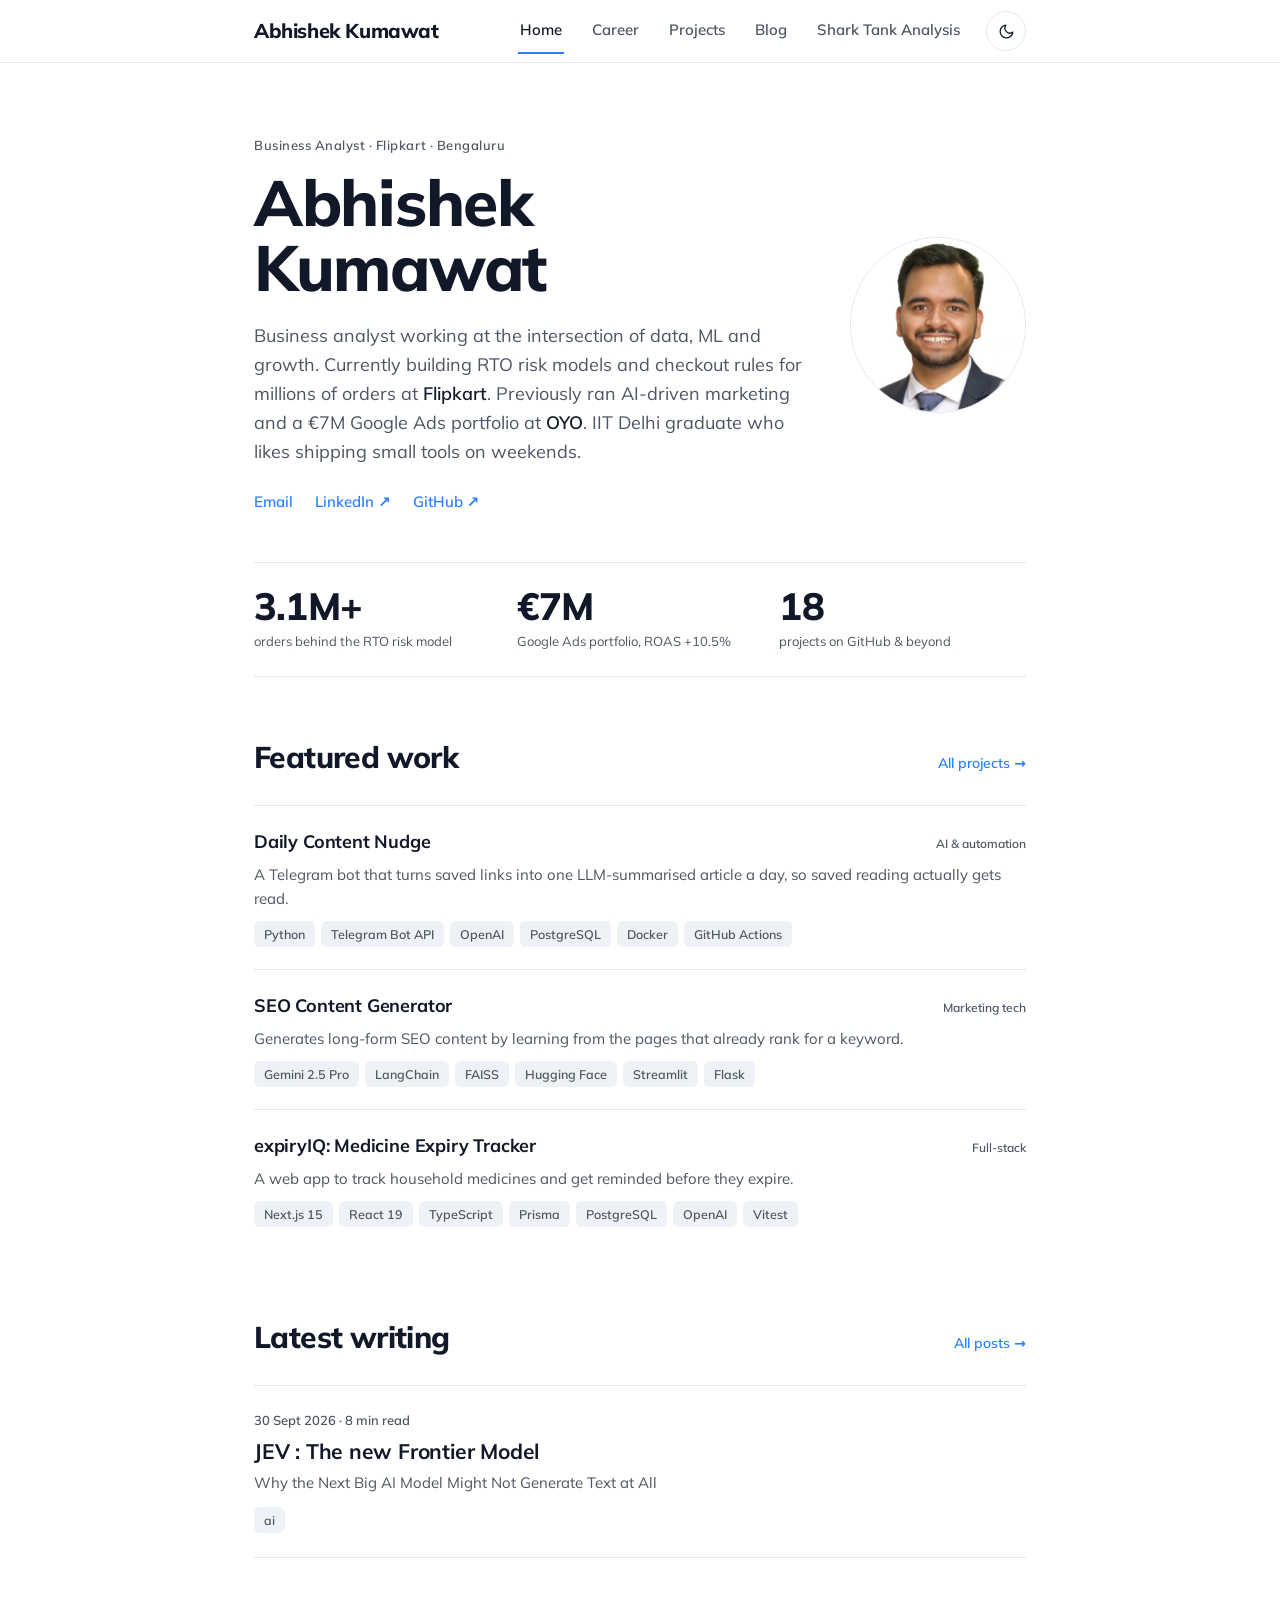
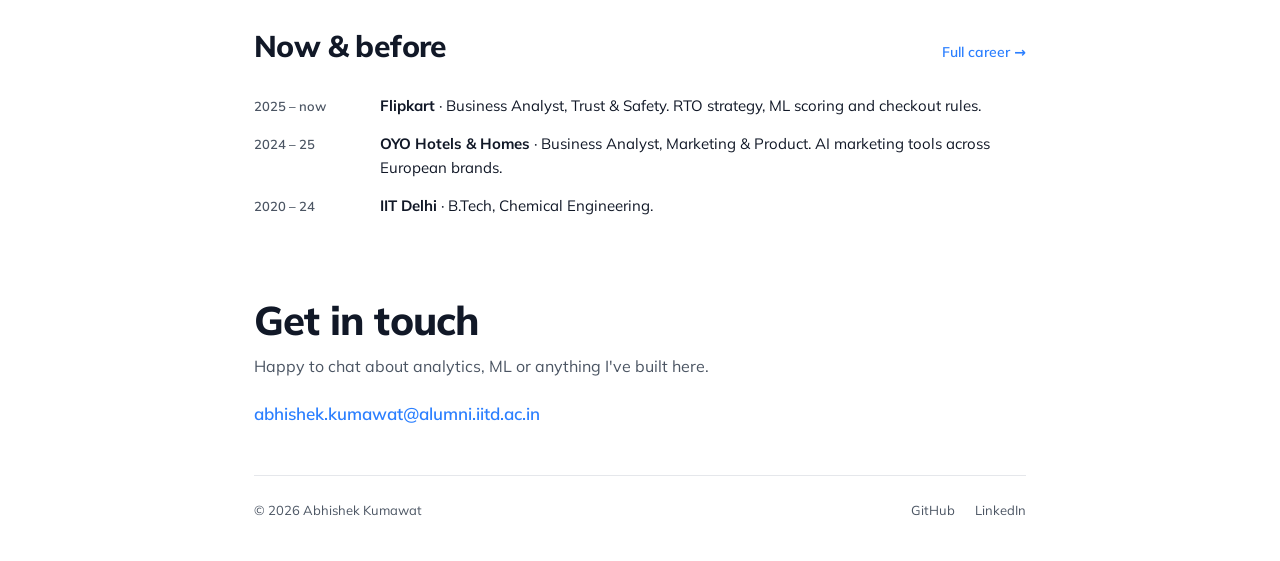
==== commit da1bb9d1: "ST Added" ====
--- a/index.html
+++ b/index.html
@@ -198,7 +198,13 @@
   .tl-row:first-child .tl-line{top:10px}
   .tl-row:last-child .tl-line{height:10px}
   .kit{grid-template-columns:minmax(0,1fr);gap:8px}
-}
+}  a.tab-link{display:inline-flex;align-items:center;text-decoration:none}
+  a.tab-link .short{display:none}
+  @media (max-width:640px){
+    a.tab-link .long{display:none}
+    a.tab-link .short{display:inline}
+    .tabs{overflow-x:auto;scrollbar-width:none}
+  }
 </style>
 </head>
 <body>
@@ -212,6 +218,7 @@
         <button type="button" class="tab" data-tab="career">Career</button>
         <button type="button" class="tab" data-tab="projects">Projects</button>
         <button type="button" class="tab" data-tab="blog">Blog</button>
+        <a class="tab tab-link" href="shark-tank/"><span class="long">Shark Tank Analysis</span><span class="short">Shark Tank</span></a>
       </nav>
       <button type="button" class="toggle" id="theme-toggle" aria-label="Toggle dark mode" title="Toggle dark mode">
         <svg class="sun" width="17" height="17" viewBox="0 0 24 24" fill="none" stroke="currentColor" stroke-width="1.8" stroke-linecap="round" stroke-linejoin="round" aria-hidden="true"><circle cx="12" cy="12" r="4"/><path d="M12 2v2M12 20v2M4.9 4.9l1.4 1.4M17.7 17.7l1.4 1.4M2 12h2M20 12h2M4.9 19.1l1.4-1.4M17.7 6.3l1.4-1.4"/></svg>
